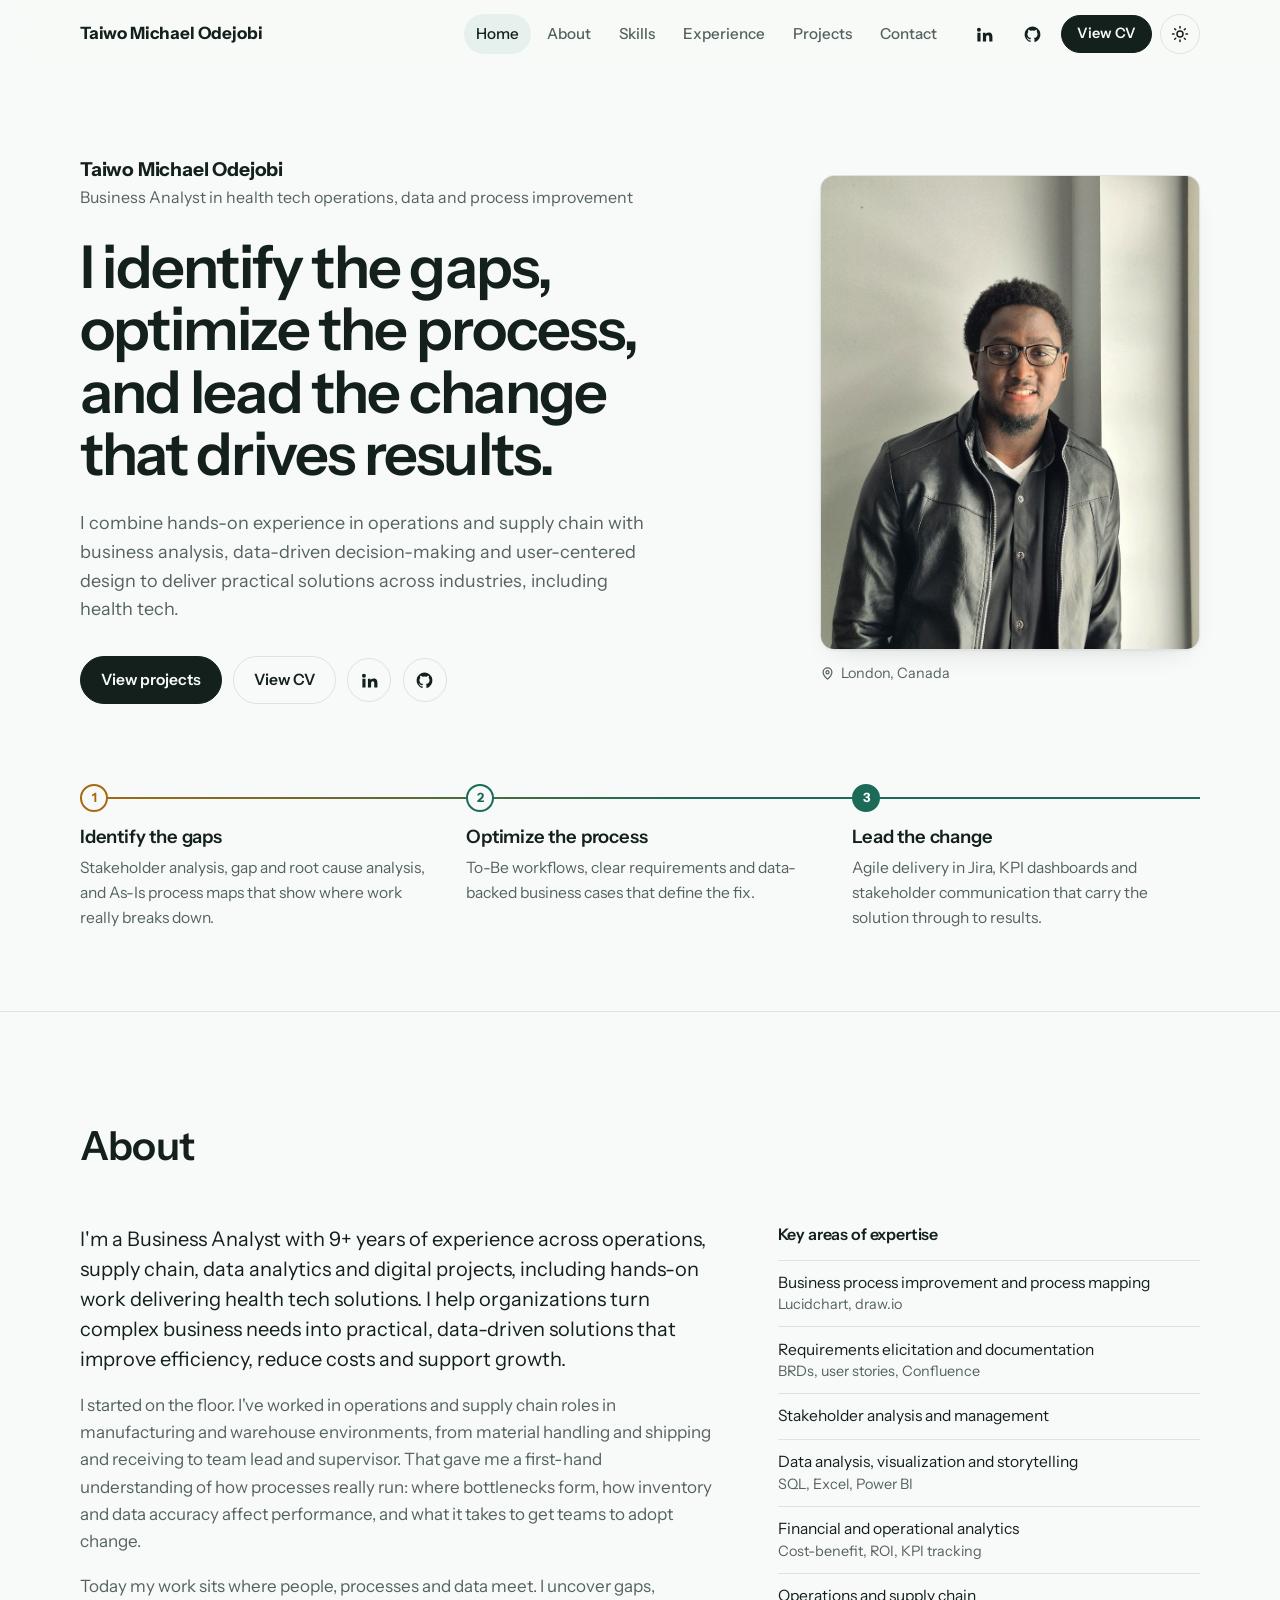
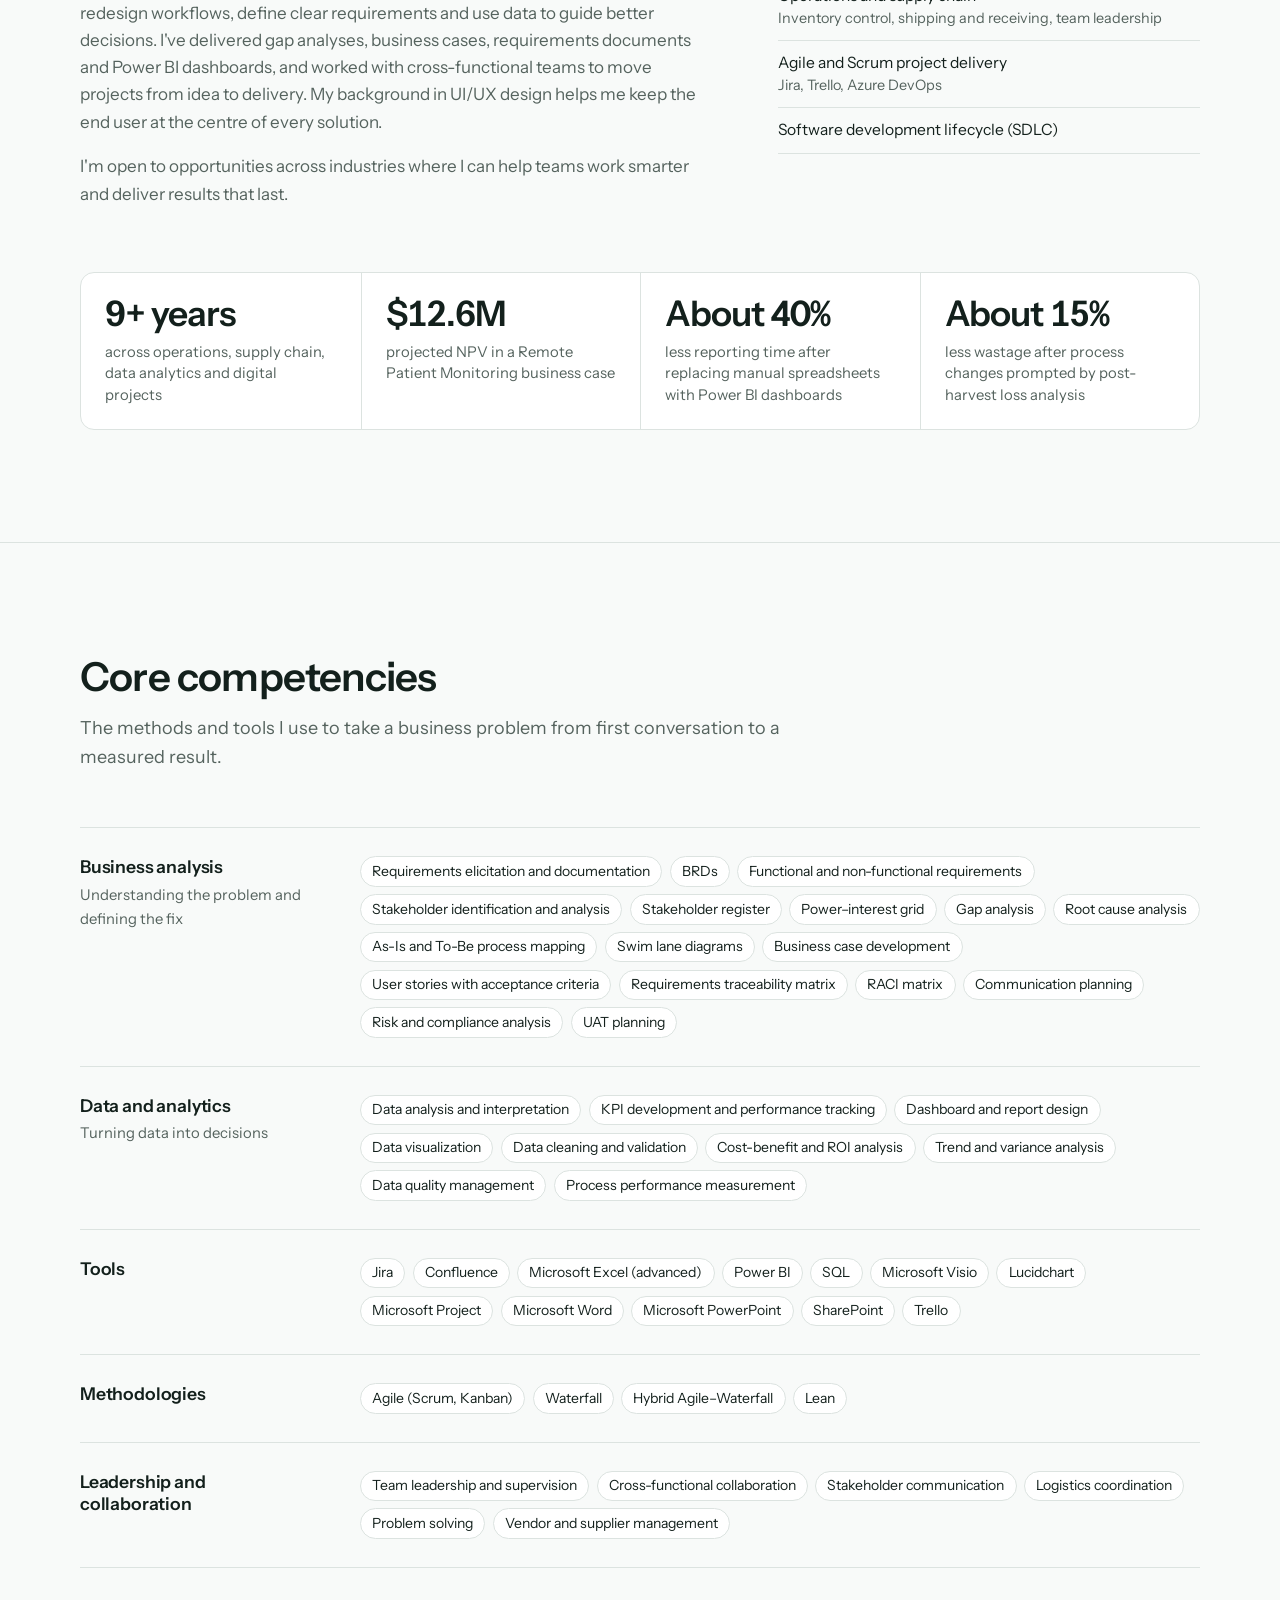
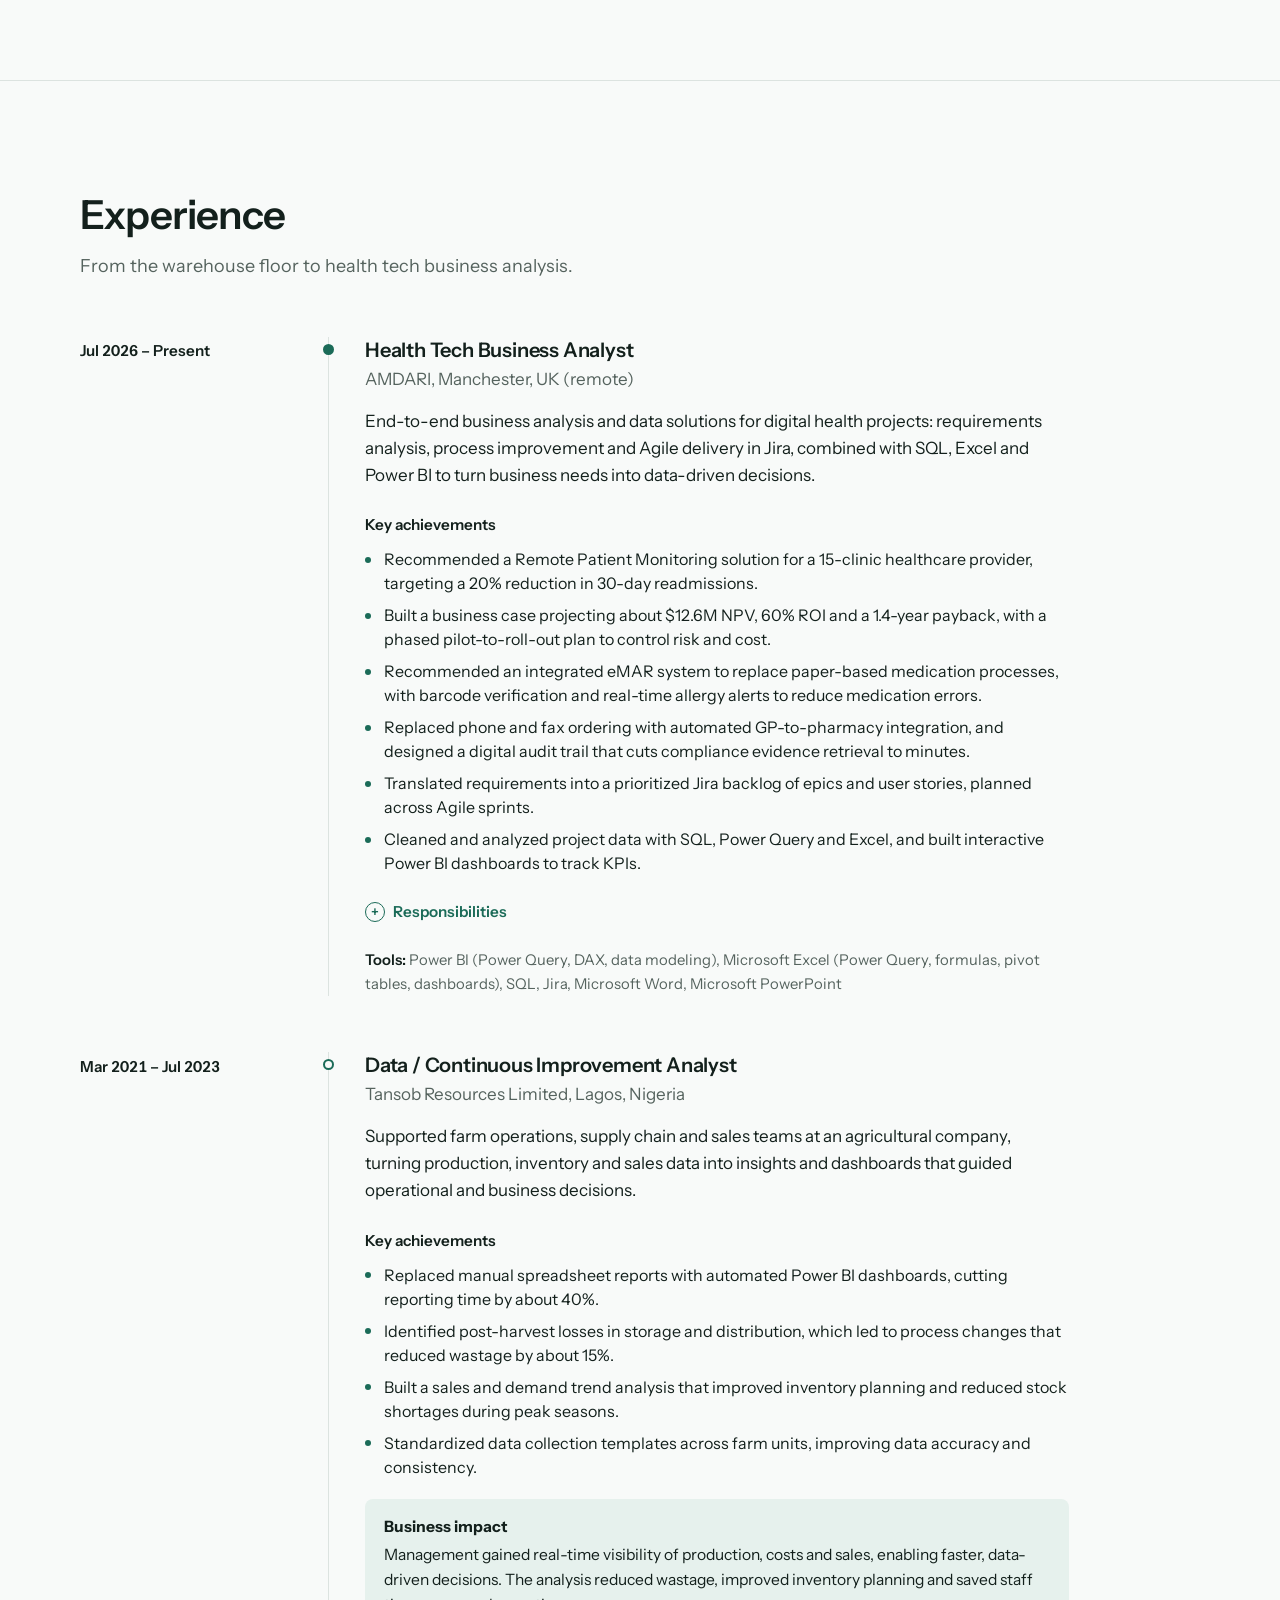
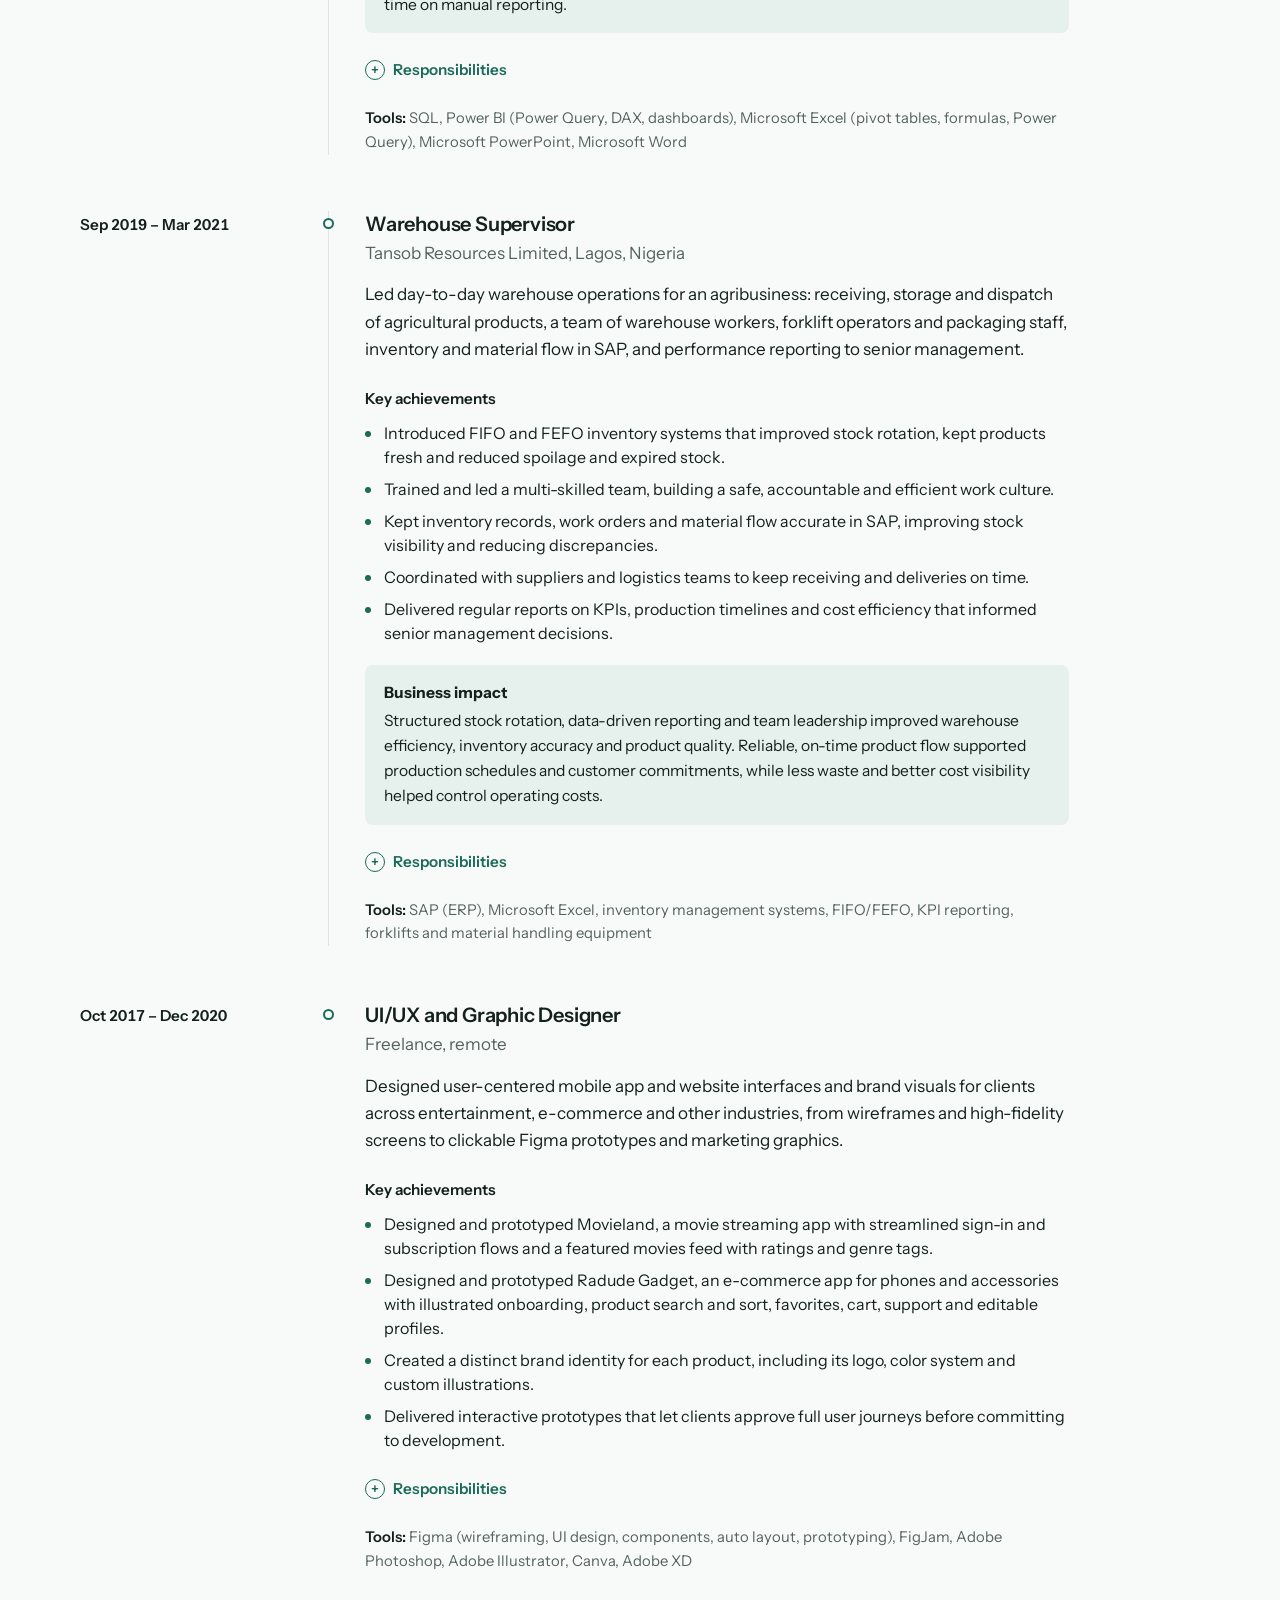
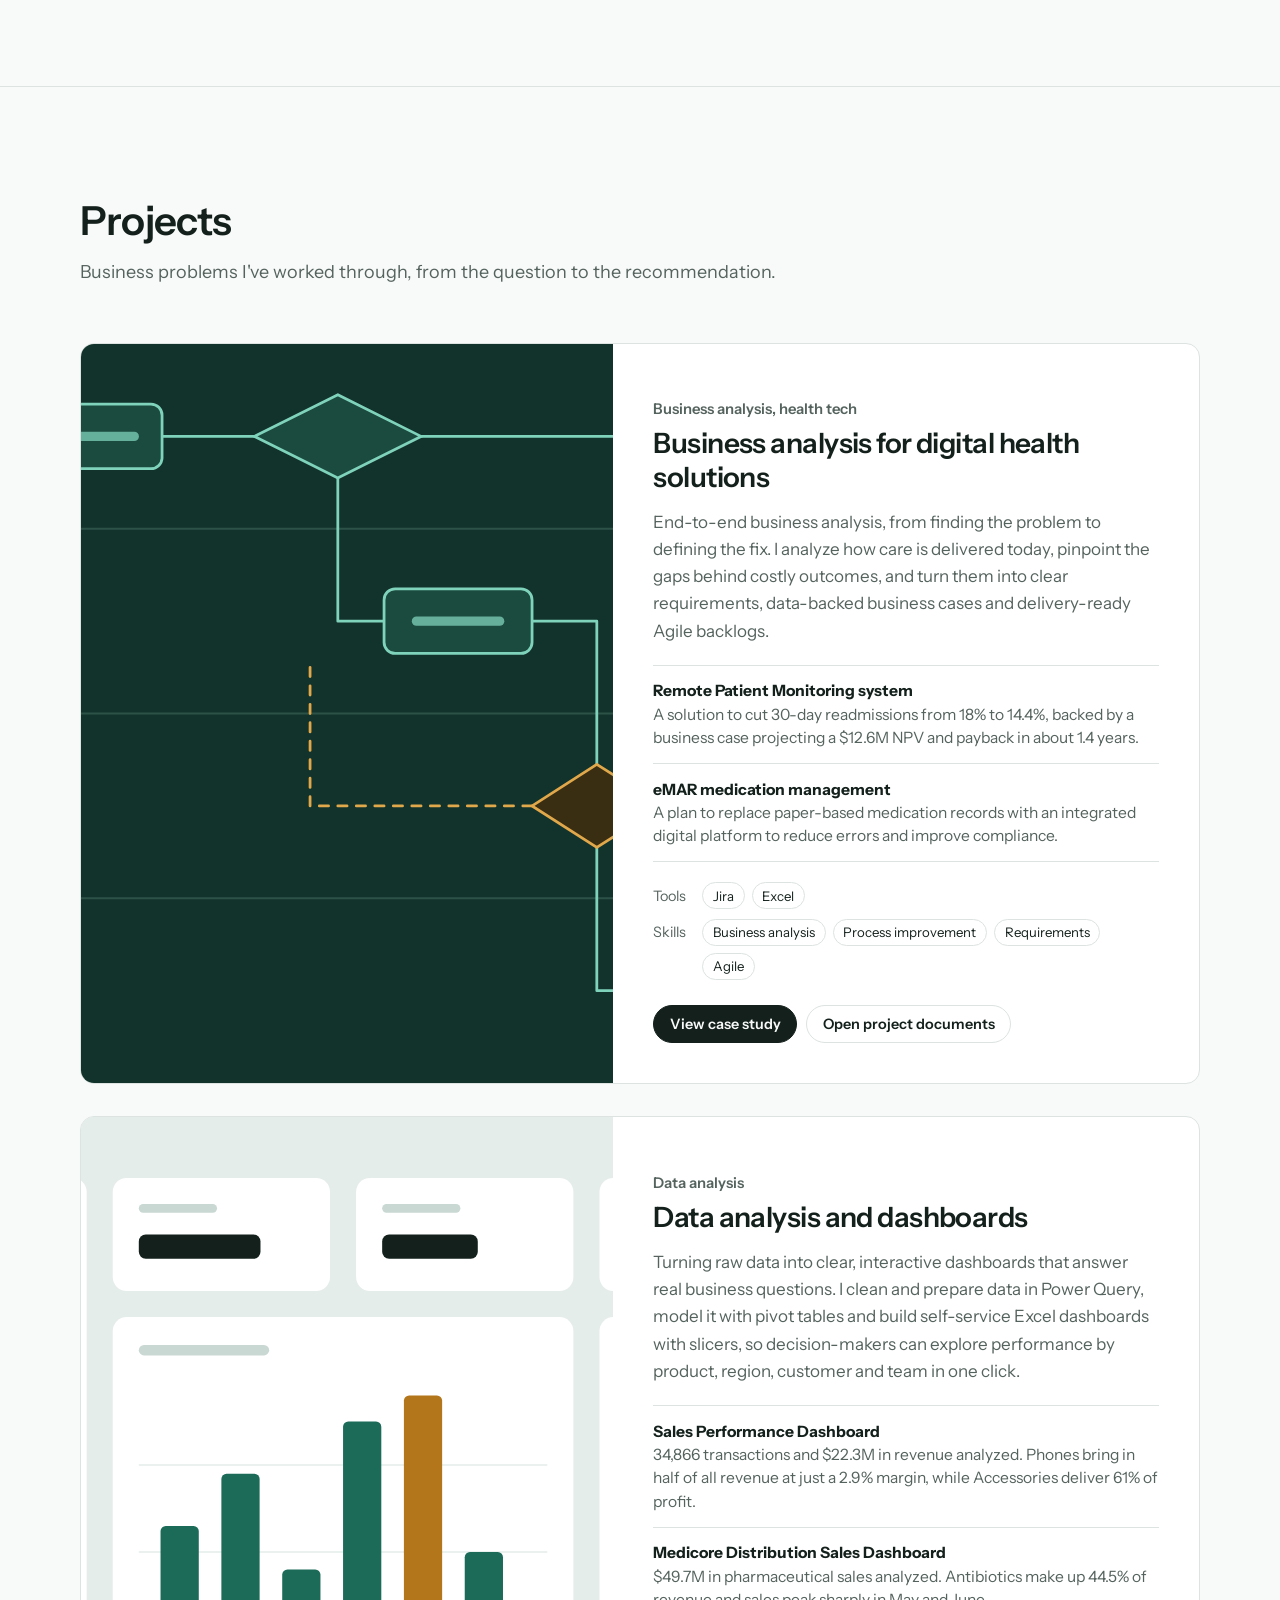
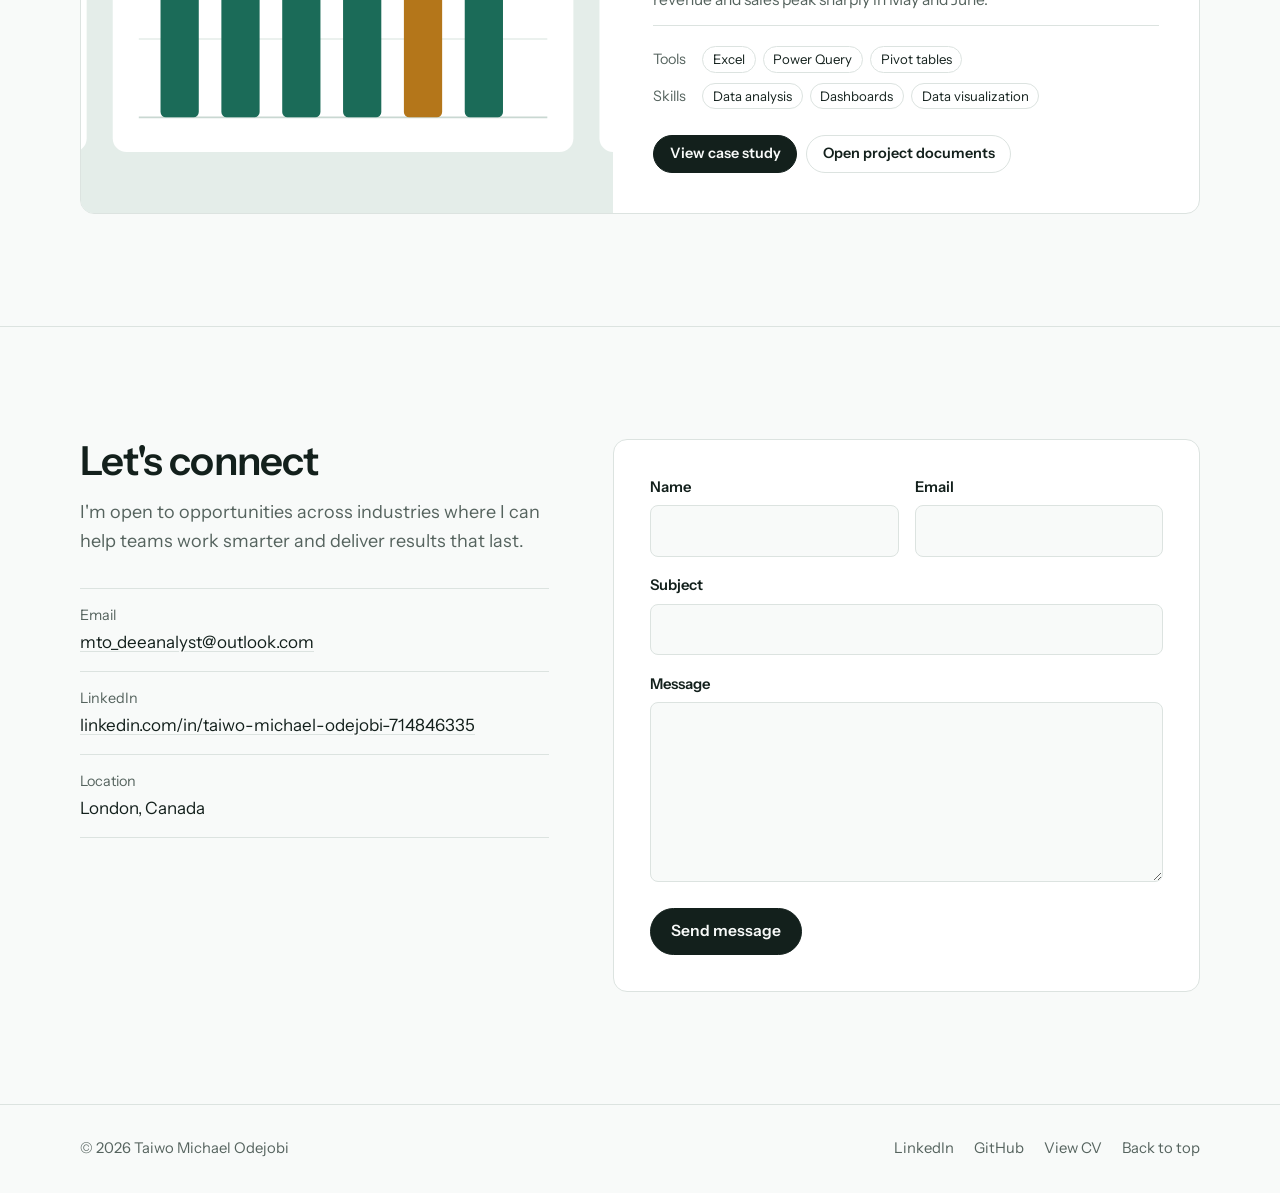
==== index.html @ f795c5df "Add files via upload" ====
<!DOCTYPE html>
<html lang="en">
<head>
  <meta charset="utf-8">
  <meta name="viewport" content="width=device-width, initial-scale=1">

  <!-- ====================================================================
       SEO: edit these lines to change how the site appears in Google
       and when the link is shared on LinkedIn, WhatsApp or X.
       ==================================================================== -->
  <title>Taiwo Michael Odejobi | Business Analyst</title>
  <meta name="description" content="Business Analyst with 9+ years across operations, supply chain, data analytics and digital projects, including health tech. Process improvement, requirements, SQL, Excel, Power BI, Jira.">
  <meta name="author" content="Taiwo Michael Odejobi">
  <meta name="theme-color" content="#f8faf9">

  <meta property="og:type" content="website">
  <meta property="og:title" content="Taiwo Michael Odejobi | Business Analyst">
  <meta property="og:description" content="I identify the gaps, optimize the process, and lead the change that drives results.">
  <meta property="og:image" content="assets/images/profile.jpg">
  <!-- After publishing, add your live address here and remove the comment marks:
  <meta property="og:url" content="[YOUR WEBSITE ADDRESS]">
  <link rel="canonical" href="[YOUR WEBSITE ADDRESS]">
  -->
  <meta name="twitter:card" content="summary">
  <meta name="twitter:title" content="Taiwo Michael Odejobi | Business Analyst">
  <meta name="twitter:description" content="I identify the gaps, optimize the process, and lead the change that drives results.">
  <meta name="twitter:image" content="assets/images/profile.jpg">

  <link rel="icon" href="favicon.ico" sizes="any">
  <link rel="icon" href="assets/images/favicon.svg" type="image/svg+xml">
  <link rel="apple-touch-icon" href="assets/images/apple-touch-icon.png">

  <!-- Sets the saved theme before the page paints, so there is no flash. -->
  <script>
    (function () {
      var theme;
      try { theme = localStorage.getItem("theme"); } catch (e) {}
      if (!theme) { theme = window.matchMedia("(prefers-color-scheme: dark)").matches ? "dark" : "light"; }
      document.documentElement.setAttribute("data-theme", theme);
      document.documentElement.classList.add("js");
    })();
  </script>

  <!-- Font (see README: "How to change fonts") -->
  <link rel="preconnect" href="https://fonts.googleapis.com">
  <link rel="preconnect" href="https://fonts.gstatic.com" crossorigin>
  <link href="https://fonts.googleapis.com/css2?family=Instrument+Sans:wght@400;500;600;700&display=swap" rel="stylesheet">

  <link rel="stylesheet" href="assets/css/style.css">
</head>

<body>
  <a class="skip-link" href="#main">Skip to content</a>

  <!-- ====================================================================
       HEADER AND NAVIGATION
       ==================================================================== -->
  <header class="site-header">
    <div class="wrap nav">
      <a class="brand" href="#home" data-text="name">Taiwo Michael Odejobi</a>

      <nav id="nav-menu" class="nav-menu" aria-label="Main">
        <ul class="nav-links">
          <li><a href="#home">Home</a></li>
          <li><a href="#about">About</a></li>
          <li><a href="#skills">Skills</a></li>
          <li><a href="#experience">Experience</a></li>
          <li><a href="#projects">Projects</a></li>
          <li><a href="#contact">Contact</a></li>
        </ul>
        <div class="nav-social-mobile">
          <a class="btn btn-small" data-link="resume" data-text="resumeText" href="assets/documents/resume.pdf" target="_blank" rel="noopener">View CV</a>
          <a class="btn btn-quiet btn-small" data-link="linkedin" href="https://www.linkedin.com/in/taiwo-michael-odejobi-714846335" target="_blank" rel="noopener">LinkedIn</a>
          <a class="btn btn-quiet btn-small" data-link="github" href="https://github.com/deeanalyst" target="_blank" rel="noopener">GitHub</a>
        </div>
      </nav>

      <div class="nav-tools">
        <a class="icon-link" data-link="linkedin" href="https://www.linkedin.com/in/taiwo-michael-odejobi-714846335" target="_blank" rel="noopener" aria-label="LinkedIn profile">
          <svg viewBox="0 0 24 24" fill="currentColor" aria-hidden="true"><path d="M4.98 3.5a2.5 2.5 0 1 1 0 5 2.5 2.5 0 0 1 0-5ZM3 9.75h4v11H3v-11Zm6.5 0h3.8v1.6h.05c.53-.95 1.83-1.95 3.75-1.95 4 0 4.9 2.5 4.9 5.9v5.45h-4v-4.8c0-1.3-.03-2.95-1.85-2.95s-2.15 1.4-2.15 2.85v4.9h-4v-11Z"/></svg>
        </a>
        <a class="icon-link" data-link="github" href="https://github.com/deeanalyst" target="_blank" rel="noopener" aria-label="GitHub profile">
          <svg viewBox="0 0 24 24" fill="currentColor" aria-hidden="true"><path d="M12 2a10 10 0 0 0-3.16 19.49c.5.09.68-.22.68-.48v-1.7c-2.78.6-3.37-1.34-3.37-1.34-.46-1.16-1.11-1.47-1.11-1.47-.9-.62.07-.6.07-.6 1 .07 1.53 1.03 1.53 1.03.9 1.52 2.34 1.08 2.91.83.09-.65.35-1.09.63-1.34-2.22-.25-4.56-1.11-4.56-4.94 0-1.09.39-1.98 1.03-2.68-.1-.25-.45-1.27.1-2.65 0 0 .84-.27 2.75 1.02a9.6 9.6 0 0 1 5 0c1.91-1.29 2.75-1.02 2.75-1.02.55 1.38.2 2.4.1 2.65.64.7 1.03 1.59 1.03 2.68 0 3.84-2.34 4.68-4.57 4.93.36.31.68.92.68 1.85V21c0 .27.18.58.69.48A10 10 0 0 0 12 2Z"/></svg>
        </a>
        <a class="btn btn-small" data-link="resume" data-text="resumeText" href="assets/documents/resume.pdf" target="_blank" rel="noopener">View CV</a>
        <button class="icon-button theme-toggle" type="button" aria-label="Switch to dark theme">
          <svg class="icon-sun" viewBox="0 0 24 24" fill="none" stroke="currentColor" stroke-width="2" stroke-linecap="round" aria-hidden="true"><circle cx="12" cy="12" r="4"/><path d="M12 2v2M12 20v2M4.9 4.9l1.4 1.4M17.7 17.7l1.4 1.4M2 12h2M20 12h2M4.9 19.1l1.4-1.4M17.7 6.3l1.4-1.4"/></svg>
          <svg class="icon-moon" viewBox="0 0 24 24" fill="none" stroke="currentColor" stroke-width="2" stroke-linecap="round" stroke-linejoin="round" aria-hidden="true"><path d="M20 14.5A8 8 0 0 1 9.5 4a8 8 0 1 0 10.5 10.5Z"/></svg>
        </button>
        <button class="icon-button menu-toggle" type="button" aria-label="Open menu" aria-expanded="false" aria-controls="nav-menu">
          <svg class="icon-open" viewBox="0 0 24 24" fill="none" stroke="currentColor" stroke-width="2" stroke-linecap="round" aria-hidden="true"><path d="M4 7h16M4 12h16M4 17h16"/></svg>
          <svg class="icon-close" viewBox="0 0 24 24" fill="none" stroke="currentColor" stroke-width="2" stroke-linecap="round" aria-hidden="true"><path d="M6 6l12 12M18 6 6 18"/></svg>
        </button>
      </div>
    </div>
  </header>

  <main id="main">

    <!-- ==================================================================
         HERO
         ================================================================== -->
    <section id="home" class="hero">
      <div class="wrap">
        <div class="hero-grid">
          <div>
            <h1 class="hero-name">Taiwo Michael Odejobi</h1>
            <p class="hero-title">Business Analyst in health tech operations, data and process improvement</p>

            <p class="hero-statement">I identify the gaps, optimize the process, and lead the change that drives results.</p>

            <p class="hero-bio">I combine hands-on experience in operations and supply chain with business analysis, data-driven decision-making and user-centered design to deliver practical solutions across industries, including health tech.</p>

            <div class="hero-actions">
              <a class="btn" href="#projects">View projects</a>
              <a class="btn btn-quiet" data-link="resume" data-text="resumeText" href="assets/documents/resume.pdf" target="_blank" rel="noopener">View CV</a>
              <a class="icon-link" data-link="linkedin" href="https://www.linkedin.com/in/taiwo-michael-odejobi-714846335" target="_blank" rel="noopener" aria-label="LinkedIn profile">
                <svg viewBox="0 0 24 24" fill="currentColor" aria-hidden="true"><path d="M4.98 3.5a2.5 2.5 0 1 1 0 5 2.5 2.5 0 0 1 0-5ZM3 9.75h4v11H3v-11Zm6.5 0h3.8v1.6h.05c.53-.95 1.83-1.95 3.75-1.95 4 0 4.9 2.5 4.9 5.9v5.45h-4v-4.8c0-1.3-.03-2.95-1.85-2.95s-2.15 1.4-2.15 2.85v4.9h-4v-11Z"/></svg>
              </a>
              <a class="icon-link" data-link="github" href="https://github.com/deeanalyst" target="_blank" rel="noopener" aria-label="GitHub profile">
                <svg viewBox="0 0 24 24" fill="currentColor" aria-hidden="true"><path d="M12 2a10 10 0 0 0-3.16 19.49c.5.09.68-.22.68-.48v-1.7c-2.78.6-3.37-1.34-3.37-1.34-.46-1.16-1.11-1.47-1.11-1.47-.9-.62.07-.6.07-.6 1 .07 1.53 1.03 1.53 1.03.9 1.52 2.34 1.08 2.91.83.09-.65.35-1.09.63-1.34-2.22-.25-4.56-1.11-4.56-4.94 0-1.09.39-1.98 1.03-2.68-.1-.25-.45-1.27.1-2.65 0 0 .84-.27 2.75 1.02a9.6 9.6 0 0 1 5 0c1.91-1.29 2.75-1.02 2.75-1.02.55 1.38.2 2.4.1 2.65.64.7 1.03 1.59 1.03 2.68 0 3.84-2.34 4.68-4.57 4.93.36.31.68.92.68 1.85V21c0 .27.18.58.69.48A10 10 0 0 0 12 2Z"/></svg>
              </a>
            </div>
          </div>

          <!-- Profile photo: replace assets/images/profile.jpg to change it -->
          <figure class="hero-photo">
            <img src="assets/images/profile.jpg" alt="Portrait of Taiwo Michael Odejobi" width="840" height="1120" fetchpriority="high">
            <figcaption>
              <svg viewBox="0 0 24 24" fill="none" stroke="currentColor" stroke-width="2" stroke-linecap="round" stroke-linejoin="round" aria-hidden="true"><path d="M12 21s7-6.1 7-11a7 7 0 1 0-14 0c0 4.9 7 11 7 11Z"/><circle cx="12" cy="10" r="2.5"/></svg>
              <span data-text="location">London, Canada</span>
            </figcaption>
          </figure>
        </div>

        <!-- How I work, as a three-step flow -->
        <ol class="flow" aria-label="How I work">
          <li>
            <h2>Identify the gaps</h2>
            <p>Stakeholder analysis, gap and root cause analysis, and As-Is process maps that show where work really breaks down.</p>
          </li>
          <li>
            <h2>Optimize the process</h2>
            <p>To-Be workflows, clear requirements and data-backed business cases that define the fix.</p>
          </li>
          <li>
            <h2>Lead the change</h2>
            <p>Agile delivery in Jira, KPI dashboards and stakeholder communication that carry the solution through to results.</p>
          </li>
        </ol>
      </div>
    </section>

    <!-- ==================================================================
         ABOUT
         ================================================================== -->
    <section id="about" class="section">
      <div class="wrap reveal">
        <div class="section-head">
          <h2>About</h2>
        </div>

        <div class="about-grid">
          <div class="about-text">
            <p>I'm a Business Analyst with 9+ years of experience across operations, supply chain, data analytics and digital projects, including hands-on work delivering health tech solutions. I help organizations turn complex business needs into practical, data-driven solutions that improve efficiency, reduce costs and support growth.</p>
            <p>I started on the floor. I've worked in operations and supply chain roles in manufacturing and warehouse environments, from material handling and shipping and receiving to team lead and supervisor. That gave me a first-hand understanding of how processes really run: where bottlenecks form, how inventory and data accuracy affect performance, and what it takes to get teams to adopt change.</p>
            <p>Today my work sits where people, processes and data meet. I uncover gaps, redesign workflows, define clear requirements and use data to guide better decisions. I've delivered gap analyses, business cases, requirements documents and Power BI dashboards, and worked with cross-functional teams to move projects from idea to delivery. My background in UI/UX design helps me keep the end user at the centre of every solution.</p>
            <p>I'm open to opportunities across industries where I can help teams work smarter and deliver results that last.</p>
          </div>

          <div class="expertise">
            <h3>Key areas of expertise</h3>
            <ul>
              <li>Business process improvement and process mapping <span>Lucidchart, draw.io</span></li>
              <li>Requirements elicitation and documentation <span>BRDs, user stories, Confluence</span></li>
              <li>Stakeholder analysis and management</li>
              <li>Data analysis, visualization and storytelling <span>SQL, Excel, Power BI</span></li>
              <li>Financial and operational analytics <span>Cost-benefit, ROI, KPI tracking</span></li>
              <li>Operations and supply chain <span>Inventory control, shipping and receiving, team leadership</span></li>
              <li>Agile and Scrum project delivery <span>Jira, Trello, Azure DevOps</span></li>
              <li>Software development lifecycle (SDLC)</li>
            </ul>
          </div>
        </div>

        <!-- Headline figures. Each one comes from the experience and projects below. -->
        <dl class="facts">
          <div>
            <dt>9+ years</dt>
            <dd>across operations, supply chain, data analytics and digital projects</dd>
          </div>
          <div>
            <dt>$12.6M</dt>
            <dd>projected NPV in a Remote Patient Monitoring business case</dd>
          </div>
          <div>
            <dt>About 40%</dt>
            <dd>less reporting time after replacing manual spreadsheets with Power BI dashboards</dd>
          </div>
          <div>
            <dt>About 15%</dt>
            <dd>less wastage after process changes prompted by post-harvest loss analysis</dd>
          </div>
        </dl>
      </div>
    </section>

    <!-- ==================================================================
         CORE COMPETENCIES
         To add a skill: copy one <li>…</li> line and change the text.
         ================================================================== -->
    <section id="skills" class="section">
      <div class="wrap reveal">
        <div class="section-head">
          <h2>Core competencies</h2>
          <p>The methods and tools I use to take a business problem from first conversation to a measured result.</p>
        </div>

        <div class="skills">
          <div class="skill-row">
            <div>
              <h3>Business analysis</h3>
              <p class="skill-note">Understanding the problem and defining the fix</p>
            </div>
            <ul class="tags">
              <li>Requirements elicitation and documentation</li>
              <li>BRDs</li>
              <li>Functional and non-functional requirements</li>
              <li>Stakeholder identification and analysis</li>
              <li>Stakeholder register</li>
              <li>Power–interest grid</li>
              <li>Gap analysis</li>
              <li>Root cause analysis</li>
              <li>As-Is and To-Be process mapping</li>
              <li>Swim lane diagrams</li>
              <li>Business case development</li>
              <li>User stories with acceptance criteria</li>
              <li>Requirements traceability matrix</li>
              <li>RACI matrix</li>
              <li>Communication planning</li>
              <li>Risk and compliance analysis</li>
              <li>UAT planning</li>
            </ul>
          </div>

          <div class="skill-row">
            <div>
              <h3>Data and analytics</h3>
              <p class="skill-note">Turning data into decisions</p>
            </div>
            <ul class="tags">
              <li>Data analysis and interpretation</li>
              <li>KPI development and performance tracking</li>
              <li>Dashboard and report design</li>
              <li>Data visualization</li>
              <li>Data cleaning and validation</li>
              <li>Cost-benefit and ROI analysis</li>
              <li>Trend and variance analysis</li>
              <li>Data quality management</li>
              <li>Process performance measurement</li>
            </ul>
          </div>

          <div class="skill-row">
            <div>
              <h3>Tools</h3>
            </div>
            <ul class="tags">
              <li>Jira</li>
              <li>Confluence</li>
              <li>Microsoft Excel (advanced)</li>
              <li>Power BI</li>
              <li>SQL</li>
              <li>Microsoft Visio</li>
              <li>Lucidchart</li>
              <li>Microsoft Project</li>
              <li>Microsoft Word</li>
              <li>Microsoft PowerPoint</li>
              <li>SharePoint</li>
              <li>Trello</li>
            </ul>
          </div>

          <div class="skill-row">
            <div>
              <h3>Methodologies</h3>
            </div>
            <ul class="tags">
              <li>Agile (Scrum, Kanban)</li>
              <li>Waterfall</li>
              <li>Hybrid Agile–Waterfall</li>
              <li>Lean</li>
            </ul>
          </div>

          <div class="skill-row">
            <div>
              <h3>Leadership and collaboration</h3>
            </div>
            <ul class="tags">
              <li>Team leadership and supervision</li>
              <li>Cross-functional collaboration</li>
              <li>Stakeholder communication</li>
              <li>Logistics coordination</li>
              <li>Problem solving</li>
              <li>Vendor and supplier management</li>
            </ul>
          </div>
        </div>
      </div>
    </section>

    <!-- ==================================================================
         EXPERIENCE
         To add a role: copy one whole <li class="tl-item">…</li> block,
         paste it where it belongs (newest first) and change the text.
         ================================================================== -->
    <section id="experience" class="section">
      <div class="wrap">
        <div class="section-head reveal">
          <h2>Experience</h2>
          <p>From the warehouse floor to health tech business analysis.</p>
        </div>

        <ol class="timeline">

          <!-- ROLE 1 -->
          <li class="tl-item is-current reveal">
            <p class="tl-when"><strong>Jul 2026 – Present</strong></p>
            <div class="tl-body">
              <h3>Health Tech Business Analyst</h3>
              <p class="tl-org">AMDARI, Manchester, UK (remote)</p>
              <p class="tl-summary">End-to-end business analysis and data solutions for digital health projects: requirements analysis, process improvement and Agile delivery in Jira, combined with SQL, Excel and Power BI to turn business needs into data-driven decisions.</p>

              <h4>Key achievements</h4>
              <ul class="tl-list">
                <li>Recommended a Remote Patient Monitoring solution for a 15-clinic healthcare provider, targeting a 20% reduction in 30-day readmissions.</li>
                <li>Built a business case projecting about $12.6M NPV, 60% ROI and a 1.4-year payback, with a phased pilot-to-roll-out plan to control risk and cost.</li>
                <li>Recommended an integrated eMAR system to replace paper-based medication processes, with barcode verification and real-time allergy alerts to reduce medication errors.</li>
                <li>Replaced phone and fax ordering with automated GP-to-pharmacy integration, and designed a digital audit trail that cuts compliance evidence retrieval to minutes.</li>
                <li>Translated requirements into a prioritized Jira backlog of epics and user stories, planned across Agile sprints.</li>
                <li>Cleaned and analyzed project data with SQL, Power Query and Excel, and built interactive Power BI dashboards to track KPIs.</li>
              </ul>

              <details>
                <summary>Responsibilities</summary>
                <ul class="tl-list">
                  <li>Elicited and documented business requirements, user stories and acceptance criteria in Business Requirements Documents.</li>
                  <li>Conducted gap and root cause analysis, and mapped As-Is and To-Be processes to redesign manual workflows.</li>
                  <li>Analyzed stakeholders and developed RACI matrices and communication plans to drive engagement and accountability.</li>
                  <li>Built and prioritized product backlogs, epics and sprints in Jira to support Agile delivery.</li>
                  <li>Wrote SQL queries to extract, filter, join and aggregate data from multiple tables for analysis and reporting.</li>
                  <li>Used SQL to validate data accuracy and investigate data issues in support of requirements and process analysis.</li>
                  <li>Cleaned, transformed and prepared data using Power Query in Excel and Power BI.</li>
                  <li>Analyzed data in Excel using formulas, pivot tables and conditional formatting to identify trends and insights.</li>
                  <li>Built data models and DAX measures in Power BI, connecting SQL-prepared data to calculate and track KPIs.</li>
                  <li>Designed interactive Power BI and Excel dashboards with filters, slicers and drilldowns for stakeholders.</li>
                  <li>Tracked KPIs to measure performance and project success.</li>
                  <li>Presented findings and recommendations to stakeholders using Power BI dashboards and PowerPoint.</li>
                </ul>
              </details>

              <p class="tl-tools"><strong>Tools:</strong> Power BI (Power Query, DAX, data modeling), Microsoft Excel (Power Query, formulas, pivot tables, dashboards), SQL, Jira, Microsoft Word, Microsoft PowerPoint</p>
            </div>
          </li>

          <!-- ROLE 2 -->
          <li class="tl-item reveal">
            <p class="tl-when"><strong>Mar 2021 – Jul 2023</strong></p>
            <div class="tl-body">
              <h3>Data / Continuous Improvement Analyst</h3>
              <p class="tl-org">Tansob Resources Limited, Lagos, Nigeria</p>
              <p class="tl-summary">Supported farm operations, supply chain and sales teams at an agricultural company, turning production, inventory and sales data into insights and dashboards that guided operational and business decisions.</p>

              <h4>Key achievements</h4>
              <ul class="tl-list">
                <li>Replaced manual spreadsheet reports with automated Power BI dashboards, cutting reporting time by about 40%.</li>
                <li>Identified post-harvest losses in storage and distribution, which led to process changes that reduced wastage by about 15%.</li>
                <li>Built a sales and demand trend analysis that improved inventory planning and reduced stock shortages during peak seasons.</li>
                <li>Standardized data collection templates across farm units, improving data accuracy and consistency.</li>
              </ul>

              <p class="tl-impact"><strong>Business impact</strong> Management gained real-time visibility of production, costs and sales, enabling faster, data-driven decisions. The analysis reduced wastage, improved inventory planning and saved staff time on manual reporting.</p>

              <details>
                <summary>Responsibilities</summary>
                <ul class="tl-list">
                  <li>Extracted and queried production, inventory and sales data with SQL for analysis and reporting.</li>
                  <li>Cleaned and transformed raw data from farm records and spreadsheets using Power Query and Excel.</li>
                  <li>Built interactive Power BI dashboards to track KPIs such as crop yield, input costs, inventory levels and sales performance.</li>
                  <li>Analyzed trends in yield, wastage and seasonal demand to support planning and forecasting.</li>
                  <li>Produced weekly and monthly reports and presented findings to management.</li>
                </ul>
              </details>

              <p class="tl-tools"><strong>Tools:</strong> SQL, Power BI (Power Query, DAX, dashboards), Microsoft Excel (pivot tables, formulas, Power Query), Microsoft PowerPoint, Microsoft Word</p>
            </div>
          </li>

          <!-- ROLE 3 -->
          <li class="tl-item reveal">
            <p class="tl-when"><strong>Sep 2019 – Mar 2021</strong></p>
            <div class="tl-body">
              <h3>Warehouse Supervisor</h3>
              <p class="tl-org">Tansob Resources Limited, Lagos, Nigeria</p>
              <p class="tl-summary">Led day-to-day warehouse operations for an agribusiness: receiving, storage and dispatch of agricultural products, a team of warehouse workers, forklift operators and packaging staff, inventory and material flow in SAP, and performance reporting to senior management.</p>

              <h4>Key achievements</h4>
              <ul class="tl-list">
                <li>Introduced FIFO and FEFO inventory systems that improved stock rotation, kept products fresh and reduced spoilage and expired stock.</li>
                <li>Trained and led a multi-skilled team, building a safe, accountable and efficient work culture.</li>
                <li>Kept inventory records, work orders and material flow accurate in SAP, improving stock visibility and reducing discrepancies.</li>
                <li>Coordinated with suppliers and logistics teams to keep receiving and deliveries on time.</li>
                <li>Delivered regular reports on KPIs, production timelines and cost efficiency that informed senior management decisions.</li>
              </ul>

              <p class="tl-impact"><strong>Business impact</strong> Structured stock rotation, data-driven reporting and team leadership improved warehouse efficiency, inventory accuracy and product quality. Reliable, on-time product flow supported production schedules and customer commitments, while less waste and better cost visibility helped control operating costs.</p>

              <details>
                <summary>Responsibilities</summary>
                <ul class="tl-list">
                  <li>Supervised safe, efficient receiving of raw materials, storage and dispatch of agricultural products.</li>
                  <li>Implemented FIFO (first in, first out) and FEFO (first expired, first out) inventory systems.</li>
                  <li>Coordinated with farmers, suppliers and logistics teams to ensure smooth distribution.</li>
                  <li>Monitored warehouse temperature and humidity to preserve perishable produce.</li>
                  <li>Conducted quality control checks to prevent contamination and meet agricultural safety standards.</li>
                  <li>Maintained inventory tracking and ensured timely procurement of raw materials to support production.</li>
                  <li>Assisted in stock organization, loading and unloading of agro-products.</li>
                  <li>Supervised packaging and labeling of farm produce for export and local distribution.</li>
                </ul>
              </details>

              <p class="tl-tools"><strong>Tools:</strong> SAP (ERP), Microsoft Excel, inventory management systems, FIFO/FEFO, KPI reporting, forklifts and material handling equipment</p>
            </div>
          </li>

          <!-- ROLE 4 -->
          <li class="tl-item reveal">
            <p class="tl-when"><strong>Oct 2017 – Dec 2020</strong></p>
            <div class="tl-body">
              <h3>UI/UX and Graphic Designer</h3>
              <p class="tl-org">Freelance, remote</p>
              <p class="tl-summary">Designed user-centered mobile app and website interfaces and brand visuals for clients across entertainment, e-commerce and other industries, from wireframes and high-fidelity screens to clickable Figma prototypes and marketing graphics.</p>

              <h4>Key achievements</h4>
              <ul class="tl-list">
                <li>Designed and prototyped Movieland, a movie streaming app with streamlined sign-in and subscription flows and a featured movies feed with ratings and genre tags.</li>
                <li>Designed and prototyped Radude Gadget, an e-commerce app for phones and accessories with illustrated onboarding, product search and sort, favorites, cart, support and editable profiles.</li>
                <li>Created a distinct brand identity for each product, including its logo, color system and custom illustrations.</li>
                <li>Delivered interactive prototypes that let clients approve full user journeys before committing to development.</li>
              </ul>

              <details>
                <summary>Responsibilities</summary>
                <ul class="tl-list">
                  <li>Translated client goals and user needs into user flows, wireframes and high-fidelity mobile and web interfaces in Figma.</li>
                  <li>Designed end-to-end app journeys, including onboarding, authentication, search, product listings, cart, notifications and profile management.</li>
                  <li>Built clickable Figma prototypes to validate designs with clients before development.</li>
                  <li>Created reusable components, color palettes and typography styles to keep designs consistent and developer handoff efficient.</li>
                  <li>Designed logos, social media graphics, flyers and banners aligned with each client's brand identity.</li>
                </ul>
              </details>

              <p class="tl-tools"><strong>Tools:</strong> Figma (wireframing, UI design, components, auto layout, prototyping), FigJam, Adobe Photoshop, Adobe Illustrator, Canva, Adobe XD</p>
            </div>
          </li>

        </ol>
      </div>
    </section>

    <!-- ==================================================================
         PROJECTS
         To add a project: copy one whole <article class="project">…</article>
         block and change the text, image and links. See README.
         ================================================================== -->
    <section id="projects" class="section">
      <div class="wrap">
        <div class="section-head reveal">
          <h2>Projects</h2>
          <p>Business problems I've worked through, from the question to the recommendation.</p>
        </div>

        <!-- PROJECT 1 -->
        <article class="project reveal">
          <a class="project-media" href="projects/health-tech-business-analysis.html" tabindex="-1" aria-hidden="true">
            <!-- Replace with your own thumbnail: assets/images/project-01.svg (or .jpg) -->
            <img src="assets/images/project-01.svg" alt="" width="1200" height="800" loading="lazy">
          </a>
          <div class="project-body">
            <p class="project-category">Business analysis, health tech</p>
            <h3>Business analysis for digital health solutions</h3>
            <p>End-to-end business analysis, from finding the problem to defining the fix. I analyze how care is delivered today, pinpoint the gaps behind costly outcomes, and turn them into clear requirements, data-backed business cases and delivery-ready Agile backlogs.</p>

            <ul class="project-highlights">
              <li><strong>Remote Patient Monitoring system</strong> <span>A solution to cut 30-day readmissions from 18% to 14.4%, backed by a business case projecting a $12.6M NPV and payback in about 1.4 years.</span></li>
              <li><strong>eMAR medication management</strong> <span>A plan to replace paper-based medication records with an integrated digital platform to reduce errors and improve compliance.</span></li>
            </ul>

            <dl class="project-meta">
              <dt>Tools</dt>
              <dd><ul class="tags"><li>Jira</li><li>Excel</li></ul></dd>
              <dt>Skills</dt>
              <dd><ul class="tags"><li>Business analysis</li><li>Process improvement</li><li>Requirements</li><li>Agile</li></ul></dd>
            </dl>

            <div class="project-actions">
              <a class="btn btn-small" href="projects/health-tech-business-analysis.html">View case study<span class="visually-hidden">: Business analysis for digital health solutions</span></a>
              <a class="btn btn-quiet btn-small" href="https://1drv.ms/f/c/7d38ce8d6ccdfd87/IgAYgXCCHkqmS7nz0RYW-V-WAQVK1mcRFwpPv_qAEGAwHeo?e=I9o18K" target="_blank" rel="noopener">Open project documents</a>
            </div>
          </div>
        </article>

        <!-- PROJECT 2 -->
        <article class="project reveal">
          <a class="project-media" href="projects/data-analysis-dashboards.html" tabindex="-1" aria-hidden="true">
            <!-- Replace with your own thumbnail: assets/images/project-02.svg (or .jpg) -->
            <img src="assets/images/project-02.svg" alt="" width="1200" height="800" loading="lazy">
          </a>
          <div class="project-body">
            <p class="project-category">Data analysis</p>
            <h3>Data analysis and dashboards</h3>
            <p>Turning raw data into clear, interactive dashboards that answer real business questions. I clean and prepare data in Power Query, model it with pivot tables and build self-service Excel dashboards with slicers, so decision-makers can explore performance by product, region, customer and team in one click.</p>

            <ul class="project-highlights">
              <li><strong>Sales Performance Dashboard</strong> <span>34,866 transactions and $22.3M in revenue analyzed. Phones bring in half of all revenue at just a 2.9% margin, while Accessories deliver 61% of profit.</span></li>
              <li><strong>Medicore Distribution Sales Dashboard</strong> <span>$49.7M in pharmaceutical sales analyzed. Antibiotics make up 44.5% of revenue and sales peak sharply in May and June.</span></li>
            </ul>

            <dl class="project-meta">
              <dt>Tools</dt>
              <dd><ul class="tags"><li>Excel</li><li>Power Query</li><li>Pivot tables</li></ul></dd>
              <dt>Skills</dt>
              <dd><ul class="tags"><li>Data analysis</li><li>Dashboards</li><li>Data visualization</li></ul></dd>
            </dl>

            <div class="project-actions">
              <a class="btn btn-small" href="projects/data-analysis-dashboards.html">View case study<span class="visually-hidden">: Data analysis and dashboards</span></a>
              <a class="btn btn-quiet btn-small" href="https://1drv.ms/f/c/7d38ce8d6ccdfd87/IgCmwnNzh6NhQrE2no3ChmP_AXeORtMLCLUx6UI_0JygiEI?e=g3p8Bj" target="_blank" rel="noopener">Open project documents</a>
            </div>
          </div>
        </article>
      </div>
    </section>

    <!-- ==================================================================
         CONTACT
         Email, LinkedIn, location and the Formspree endpoint come from
         assets/js/data.js.
         ================================================================== -->
    <section id="contact" class="section">
      <div class="wrap reveal">
        <div class="contact-grid">
          <div>
            <h2>Let's connect</h2>
            <p class="contact-intro">I'm open to opportunities across industries where I can help teams work smarter and deliver results that last.</p>

            <dl class="contact-list">
              <div data-hide-if-empty="email">
                <dt>Email</dt>
                <dd><a data-link="email" data-text="email" href="mailto:mto_deeanalyst@outlook.com">mto_deeanalyst@outlook.com</a></dd>
              </div>
              <div data-hide-if-empty="linkedin">
                <dt>LinkedIn</dt>
                <dd><a data-link="linkedin" data-text="linkedinText" href="https://www.linkedin.com/in/taiwo-michael-odejobi-714846335" target="_blank" rel="noopener">linkedin.com/in/taiwo-michael-odejobi-714846335</a></dd>
              </div>
              <div data-hide-if-empty="location">
                <dt>Location</dt>
                <dd data-text="location">London, Canada</dd>
              </div>
            </dl>
          </div>

          <form id="contact-form" class="contact-form" action="https://formspree.io/f/mvkazqka" method="POST">
            <div class="form-row">
              <div class="field">
                <label for="name">Name</label>
                <input id="name" name="name" type="text" autocomplete="name" required aria-describedby="name-error">
                <p class="field-error" id="name-error" hidden></p>
              </div>
              <div class="field">
                <label for="email">Email</label>
                <input id="email" name="email" type="email" autocomplete="email" required aria-describedby="email-error">
                <p class="field-error" id="email-error" hidden></p>
              </div>
            </div>
            <div class="field">
              <label for="subject">Subject</label>
              <input id="subject" name="subject" type="text" required aria-describedby="subject-error">
              <p class="field-error" id="subject-error" hidden></p>
            </div>
            <div class="field">
              <label for="message">Message</label>
              <textarea id="message" name="message" rows="6" required aria-describedby="message-error"></textarea>
              <p class="field-error" id="message-error" hidden></p>
            </div>
            <!-- Spam trap: hidden from people, left empty. -->
            <p class="hp" aria-hidden="true"><label>Leave this field empty <input type="text" name="_gotcha" tabindex="-1" autocomplete="off"></label></p>

            <div class="form-foot">
              <button class="btn" type="submit">Send message</button>
              <p class="form-status" id="form-status" role="status" aria-live="polite"></p>
            </div>
          </form>
        </div>
      </div>
    </section>
  </main>

  <footer class="site-footer">
    <div class="wrap">
      <p>© <span id="year">2026</span> <span data-text="name">Taiwo Michael Odejobi</span></p>
      <div class="footer-links">
        <a data-link="linkedin" href="https://www.linkedin.com/in/taiwo-michael-odejobi-714846335" target="_blank" rel="noopener">LinkedIn</a>
        <a data-link="github" href="https://github.com/deeanalyst" target="_blank" rel="noopener">GitHub</a>
        <a data-link="resume" data-text="resumeText" href="assets/documents/resume.pdf" target="_blank" rel="noopener">View CV</a>
        <a href="#home">Back to top</a>
      </div>
    </div>
  </footer>

  <script src="assets/js/data.js"></script>
  <script src="assets/js/script.js"></script>
</body>
</html>
---- assets/css/style.css ----
/* ==========================================================================
   Taiwo Michael Odejobi: Business Analyst portfolio
   --------------------------------------------------------------------------
   1. Design tokens (colours, fonts, spacing)  <- change colours and fonts here
   2. Base
   3. Layout helpers, buttons, tags
   4. Header and navigation
   5. Hero
   6. About
   7. Skills
   8. Experience timeline
   9. Projects
   10. Contact and form
   11. Footer
   12. Case study pages
   13. Motion
   ========================================================================== */

/* 1. DESIGN TOKENS ------------------------------------------------------- */

:root {
  /* Colours: light theme */
  --bg: #f8faf9;
  --surface: #ffffff;
  --ink: #13201c;
  --muted: #55635e;
  --line: #dce3e0;
  --accent: #1b6b58;        /* buttons, links, highlights */
  --accent-ink: #ffffff;    /* text on top of the accent colour */
  --accent-soft: #e6f1ed;   /* pale accent background */
  --gap: #a66a12;           /* amber used for "gap" markers and errors */
  --shadow: 0 1px 2px rgba(19, 32, 28, 0.05), 0 12px 28px -16px rgba(19, 32, 28, 0.18);

  /* Fonts */
  --font: "Instrument Sans", "Inter", system-ui, -apple-system, "Segoe UI", Roboto, sans-serif;

  /* Shape and spacing */
  --radius: 14px;
  --radius-sm: 8px;
  --wrap: 1120px;
  --gutter: clamp(1.25rem, 4vw, 2.5rem);
  --section: clamp(4rem, 9vw, 7rem);
  --header-h: 68px;
}

/* Colours: dark theme */
[data-theme="dark"] {
  --bg: #0e1513;
  --surface: #141d1a;
  --ink: #e7eeeb;
  --muted: #9babA5;
  --line: #25322d;
  --accent: #74d1b6;
  --accent-ink: #0b1512;
  --accent-soft: #172a25;
  --gap: #e0a84a;
  --shadow: 0 1px 2px rgba(0, 0, 0, 0.3);
}

/* 2. BASE ---------------------------------------------------------------- */

*, *::before, *::after { box-sizing: border-box; }

html {
  scroll-behavior: smooth;
  -webkit-text-size-adjust: 100%;
}

body {
  margin: 0;
  background: var(--bg);
  color: var(--ink);
  font-family: var(--font);
  font-size: 1.0625rem;
  line-height: 1.6;
  -webkit-font-smoothing: antialiased;
  overflow-x: hidden;
}

img, svg { max-width: 100%; display: block; }
img { height: auto; }

h1, h2, h3, h4, p, ul, ol, dl, dd, figure { margin: 0; }
ul, ol { padding: 0; list-style: none; }

h2 {
  font-size: clamp(1.8rem, 3.4vw, 2.5rem);
  line-height: 1.12;
  letter-spacing: -0.02em;
  font-weight: 600;
}
h3 { font-size: 1.25rem; line-height: 1.3; font-weight: 600; letter-spacing: -0.01em; }
h4 { font-size: 0.95rem; font-weight: 600; }

a { color: inherit; text-decoration-color: var(--line); text-underline-offset: 0.2em; }
a:hover { text-decoration-color: currentColor; }

:focus-visible {
  outline: 2px solid var(--accent);
  outline-offset: 3px;
  border-radius: 4px;
}

[hidden] { display: none !important; }

.skip-link {
  position: absolute; left: 1rem; top: -4rem; z-index: 100;
  background: var(--ink); color: var(--bg);
  padding: 0.6rem 1rem; border-radius: var(--radius-sm);
}
.skip-link:focus { top: 1rem; }

.visually-hidden {
  position: absolute; width: 1px; height: 1px; overflow: hidden;
  clip: rect(0 0 0 0); white-space: nowrap;
}

/* 3. LAYOUT HELPERS, BUTTONS, TAGS --------------------------------------- */

.wrap {
  width: 100%;
  max-width: calc(var(--wrap) + var(--gutter) * 2);
  margin-inline: auto;
  padding-inline: var(--gutter);
}

.section { padding-block: var(--section); border-top: 1px solid var(--line); }
.section [id], .section { scroll-margin-top: var(--header-h); }

.section-head { max-width: 44rem; margin-bottom: clamp(2rem, 5vw, 3.5rem); }
.section-head p { margin-top: 0.9rem; color: var(--muted); font-size: 1.125rem; }

.btn {
  display: inline-flex; align-items: center; justify-content: center; gap: 0.5rem;
  min-height: 46px; padding: 0.65rem 1.25rem;
  border: 1px solid var(--ink); border-radius: 999px;
  background: var(--ink); color: var(--bg);
  font: inherit; font-size: 0.975rem; font-weight: 600; text-decoration: none;
  cursor: pointer;
  transition: background-color 0.2s, color 0.2s, border-color 0.2s;
}
.btn:hover { background: var(--accent); border-color: var(--accent); color: var(--accent-ink); }
.btn-quiet { background: transparent; color: var(--ink); border-color: var(--line); }
.btn-quiet:hover { background: transparent; color: var(--accent); border-color: var(--accent); }
.btn-small { min-height: 38px; padding: 0.4rem 0.95rem; font-size: 0.9rem; }
.btn[disabled] { opacity: 0.6; cursor: progress; }

.icon-link {
  display: inline-flex; align-items: center; justify-content: center;
  width: 44px; height: 44px; border-radius: 50%;
  border: 1px solid var(--line); color: var(--ink);
  transition: color 0.2s, border-color 0.2s;
}
.icon-link:hover { color: var(--accent); border-color: var(--accent); }
.icon-link svg { width: 19px; height: 19px; }

.tags { display: flex; flex-wrap: wrap; gap: 0.45rem; }
.tags li {
  padding: 0.28rem 0.7rem;
  border: 1px solid var(--line); border-radius: 999px;
  background: var(--surface);
  font-size: 0.875rem; line-height: 1.4;
}

/* 4. HEADER AND NAVIGATION ----------------------------------------------- */

.site-header {
  position: sticky; top: 0; z-index: 50;
  background: color-mix(in srgb, var(--bg) 86%, transparent);
  -webkit-backdrop-filter: blur(12px); backdrop-filter: blur(12px);
  border-bottom: 1px solid transparent;
  transition: border-color 0.2s;
}
.site-header.is-scrolled { border-bottom-color: var(--line); }

.nav { display: flex; align-items: center; gap: 1rem; min-height: var(--header-h); }

.brand { font-weight: 700; letter-spacing: -0.01em; text-decoration: none; margin-right: auto; }

.nav-links { display: flex; align-items: center; gap: 0.25rem; }
.nav-links a {
  display: block; padding: 0.5rem 0.75rem; border-radius: 999px;
  color: var(--muted); font-size: 0.95rem; font-weight: 500; text-decoration: none;
  transition: color 0.2s, background-color 0.2s;
}
.nav-links a:hover { color: var(--ink); }
.nav-links a[aria-current="true"] { color: var(--ink); background: var(--accent-soft); }

.nav-tools { display: flex; align-items: center; gap: 0.5rem; }
.nav-tools .icon-link { width: 40px; height: 40px; border-color: transparent; }
.nav-tools .icon-link:hover { border-color: var(--line); }

.icon-button {
  display: inline-flex; align-items: center; justify-content: center;
  width: 40px; height: 40px; padding: 0;
  border: 1px solid var(--line); border-radius: 50%;
  background: transparent; color: var(--ink); cursor: pointer;
}
.icon-button:hover { border-color: var(--accent); color: var(--accent); }
.icon-button svg { width: 18px; height: 18px; }

.theme-toggle .icon-moon,
[data-theme="dark"] .theme-toggle .icon-sun { display: none; }
[data-theme="dark"] .theme-toggle .icon-moon { display: block; }

.menu-toggle { display: none; }
.menu-toggle .icon-close,
.menu-toggle[aria-expanded="true"] .icon-open { display: none; }
.menu-toggle[aria-expanded="true"] .icon-close { display: block; }

.nav-social-mobile { display: none; }

@media (max-width: 940px) {
  .menu-toggle { display: inline-flex; }
  .nav-tools .icon-link, .nav-tools .btn { display: none; }

  .nav-menu {
    position: absolute; left: 0; right: 0; top: 100%;
    display: none;
    padding: 0.75rem var(--gutter) 1.5rem;
    background: var(--bg);
    border-bottom: 1px solid var(--line);
    box-shadow: var(--shadow);
  }
  .nav-menu.is-open { display: block; }
  .nav-links { flex-direction: column; align-items: stretch; gap: 0; }
  .nav-links a { padding: 0.85rem 0.5rem; border-radius: var(--radius-sm); font-size: 1.05rem; }
  .nav-social-mobile {
    display: flex; flex-wrap: wrap; align-items: center; gap: 0.6rem;
    margin-top: 1rem; padding-top: 1rem; border-top: 1px solid var(--line);
  }
}

/* 5. HERO ---------------------------------------------------------------- */

.hero { padding-block: clamp(2.5rem, 7vw, 5.5rem) clamp(3rem, 7vw, 5rem); }

.hero-grid {
  display: grid; gap: clamp(2rem, 5vw, 4.5rem);
  grid-template-columns: minmax(0, 1.55fr) minmax(0, 1fr);
  align-items: center;
}

.hero-name { font-size: 1.2rem; font-weight: 700; letter-spacing: -0.01em; line-height: 1.3; }
.hero-title { margin-top: 0.2rem; color: var(--muted); font-size: 1rem; }

.hero-statement {
  margin-top: 1.6rem;
  font-size: clamp(2.15rem, 5vw, 3.7rem);
  line-height: 1.05; letter-spacing: -0.03em; font-weight: 600;
  text-wrap: balance;
}

.hero-bio { margin-top: 1.5rem; max-width: 36rem; color: var(--muted); font-size: 1.125rem; }

.hero-actions { display: flex; flex-wrap: wrap; align-items: center; gap: 0.7rem; margin-top: 2rem; }
.hero-actions .icon-link:first-of-type { margin-left: 0.4rem; }

.hero-photo {
  position: relative; justify-self: end; width: 100%; max-width: 380px;
}
.hero-photo img {
  width: 100%; aspect-ratio: 4 / 5; object-fit: cover; object-position: 50% 20%;
  border-radius: var(--radius);
  border: 1px solid var(--line);
  box-shadow: var(--shadow);
}
.hero-photo figcaption {
  margin-top: 0.75rem; color: var(--muted); font-size: 0.9rem;
  display: flex; align-items: center; gap: 0.4rem;
}
.hero-photo figcaption svg { width: 15px; height: 15px; flex: none; }

/* The three-step flow: the signature element, drawn like a process map. */
.flow {
  position: relative;
  display: grid; grid-template-columns: repeat(3, minmax(0, 1fr));
  gap: clamp(1.25rem, 3vw, 2.5rem);
  margin-top: clamp(3rem, 7vw, 5rem);
  counter-reset: step;
}
.flow::before {
  content: ""; position: absolute; left: 0; right: 0; top: 13px; height: 2px;
  background: linear-gradient(90deg, var(--gap), var(--accent) 55%);
  transform-origin: left center;
}
.flow li { position: relative; padding-top: 2.6rem; counter-increment: step; }
.flow li::before {
  content: counter(step);
  position: absolute; left: 0; top: 0;
  display: grid; place-items: center;
  width: 28px; height: 28px; border-radius: 50%;
  background: var(--bg); border: 2px solid var(--accent); color: var(--accent);
  font-size: 0.8rem; font-weight: 700;
}
.flow li:first-child::before { border-color: var(--gap); color: var(--gap); }
.flow li:last-child::before { background: var(--accent); color: var(--accent-ink); }
.flow h2 { font-size: 1.15rem; letter-spacing: -0.01em; line-height: 1.3; }
.flow p { margin-top: 0.4rem; color: var(--muted); font-size: 0.975rem; }

@media (max-width: 820px) {
  .hero-grid { grid-template-columns: 1fr; }
  .hero-photo { justify-self: start; max-width: 260px; order: -1; }
  .hero-photo figcaption { display: none; }
}
@media (max-width: 640px) {
  .flow { grid-template-columns: 1fr; gap: 1.5rem; }
  .flow::before { left: 13px; right: auto; top: 0; bottom: 0; width: 2px; height: auto;
    background: linear-gradient(180deg, var(--gap), var(--accent) 55%); transform-origin: center top; }
  .flow li { padding: 0.1rem 0 0 2.75rem; }
}

/* 6. ABOUT --------------------------------------------------------------- */

.about-grid {
  display: grid; gap: clamp(2rem, 5vw, 4.5rem);
  grid-template-columns: minmax(0, 1.5fr) minmax(0, 1fr);
}
.about-text p + p { margin-top: 1.1rem; }
.about-text p:first-child { font-size: 1.25rem; line-height: 1.5; }
.about-text p:not(:first-child) { color: var(--muted); }

.expertise h3 { font-size: 1rem; margin-bottom: 0.9rem; }
.expertise li {
  padding: 0.7rem 0; border-top: 1px solid var(--line);
  font-size: 0.975rem; line-height: 1.45;
}
.expertise li:last-child { border-bottom: 1px solid var(--line); }
.expertise li span { display: block; color: var(--muted); font-size: 0.9rem; }

.facts {
  display: grid; grid-template-columns: repeat(4, minmax(0, 1fr));
  gap: 0; margin-top: clamp(2.5rem, 6vw, 4rem);
  border: 1px solid var(--line); border-radius: var(--radius);
  background: var(--surface);
}
.facts div { padding: 1.4rem 1.5rem; border-left: 1px solid var(--line); }
.facts div:first-child { border-left: 0; }
.facts dt {
  font-size: clamp(1.7rem, 3vw, 2.2rem); font-weight: 600; letter-spacing: -0.03em; line-height: 1.1;
  font-variant-numeric: tabular-nums;
}
.facts dd { margin-top: 0.5rem; color: var(--muted); font-size: 0.925rem; line-height: 1.45; }

@media (max-width: 900px) {
  .about-grid { grid-template-columns: 1fr; }
  .facts { grid-template-columns: repeat(2, minmax(0, 1fr)); }
  .facts div:nth-child(3) { border-left: 0; }
  .facts div:nth-child(n + 3) { border-top: 1px solid var(--line); }
}
@media (max-width: 480px) {
  .facts { grid-template-columns: 1fr; }
  .facts div { border-left: 0; }
  .facts div + div { border-top: 1px solid var(--line); }
}

/* 7. SKILLS -------------------------------------------------------------- */

.skill-row {
  display: grid; grid-template-columns: minmax(0, 15rem) minmax(0, 1fr);
  gap: 1rem 2.5rem; padding: 1.75rem 0; border-top: 1px solid var(--line);
}
.skill-row:last-child { border-bottom: 1px solid var(--line); }
.skill-row h3 { font-size: 1.1rem; }
.skill-row .skill-note { margin-top: 0.3rem; color: var(--muted); font-size: 0.925rem; }

@media (max-width: 720px) {
  .skill-row { grid-template-columns: 1fr; }
}

/* 8. EXPERIENCE TIMELINE ------------------------------------------------- */

.timeline { position: relative; }
.tl-item {
  position: relative;
  display: grid; grid-template-columns: minmax(0, 13rem) minmax(0, 1fr);
  gap: 0.75rem 2.5rem;
  padding-bottom: clamp(2.5rem, 5vw, 3.5rem);
}
.tl-item:last-child { padding-bottom: 0; }

/* the line and the dots */
.tl-body { position: relative; padding-left: 2.25rem; border-left: 1px solid var(--line); }
.tl-item:last-child .tl-body { border-left-color: transparent; }
.tl-body::before {
  content: ""; position: absolute; left: -6px; top: 0.45rem;
  width: 11px; height: 11px; border-radius: 50%;
  background: var(--bg); border: 2px solid var(--accent);
}
.tl-item.is-current .tl-body::before { background: var(--accent); }

.tl-when { padding-top: 0.15rem; color: var(--muted); font-size: 0.95rem; font-variant-numeric: tabular-nums; }
.tl-when strong { display: block; color: var(--ink); font-weight: 600; }

.tl-org { margin-top: 0.2rem; color: var(--muted); }
.tl-summary { margin-top: 0.9rem; max-width: 44rem; }

.tl-body h4 { margin-top: 1.5rem; }
.tl-list { margin-top: 0.6rem; max-width: 44rem; }
.tl-list li { position: relative; padding-left: 1.2rem; margin-top: 0.5rem; font-size: 1rem; line-height: 1.5; }
.tl-list li::before {
  content: ""; position: absolute; left: 0; top: 0.62em;
  width: 6px; height: 6px; border-radius: 50%; background: var(--accent);
}

.tl-impact {
  margin-top: 1.25rem; max-width: 44rem; padding: 1rem 1.2rem;
  background: var(--accent-soft); border-radius: var(--radius-sm);
  font-size: 0.975rem;
}
.tl-impact strong { display: block; margin-bottom: 0.2rem; }

.tl-body details { margin-top: 1.25rem; max-width: 44rem; }
.tl-body summary {
  display: inline-flex; align-items: center; gap: 0.5rem;
  cursor: pointer; font-size: 0.95rem; font-weight: 600; color: var(--accent);
  list-style: none; padding: 0.3rem 0;
}
.tl-body summary::-webkit-details-marker { display: none; }
.tl-body summary::before {
  content: "+"; display: grid; place-items: center;
  width: 20px; height: 20px; border: 1px solid currentColor; border-radius: 50%;
  font-size: 0.9rem; line-height: 1;
}
.tl-body details[open] summary::before { content: "\2212"; }
.tl-body details .tl-list li { color: var(--muted); }
.tl-body details .tl-list li::before { background: var(--line); }

.tl-tools { margin-top: 1.25rem; max-width: 44rem; color: var(--muted); font-size: 0.925rem; }
.tl-tools strong { color: var(--ink); font-weight: 600; }

@media (max-width: 760px) {
  .tl-item { grid-template-columns: 1fr; gap: 0.5rem; }
  .tl-when { padding-left: 1.6rem; }
  .tl-when strong { display: inline; }
  .tl-body { padding-left: 1.6rem; }
}

/* 9. PROJECTS ------------------------------------------------------------ */

.project {
  display: grid; grid-template-columns: minmax(0, 1fr) minmax(0, 1.1fr);
  background: var(--surface);
  border: 1px solid var(--line); border-radius: var(--radius);
  overflow: hidden;
  transition: border-color 0.25s, box-shadow 0.25s;
}
.project + .project { margin-top: 2rem; }
.project:hover { border-color: color-mix(in srgb, var(--accent) 45%, var(--line)); box-shadow: var(--shadow); }

.project-media { overflow: hidden; background: var(--accent-soft); min-height: 100%; }
.project-media img { width: 100%; height: 100%; object-fit: cover; transition: transform 0.5s ease; }
.project:hover .project-media img { transform: scale(1.03); }

.project-body { padding: clamp(1.5rem, 3.5vw, 2.5rem); }
.project-category { color: var(--accent); font-size: 0.925rem; font-weight: 600; }
.project-body h3 { margin-top: 0.35rem; font-size: clamp(1.4rem, 2.4vw, 1.75rem); letter-spacing: -0.02em; line-height: 1.2; }
.project-body > p { margin-top: 0.9rem; color: var(--muted); }

.project-highlights { margin-top: 1.25rem; border-top: 1px solid var(--line); }
.project-highlights li { padding: 0.85rem 0; border-bottom: 1px solid var(--line); font-size: 0.975rem; line-height: 1.5; }
.project-highlights strong { display: block; }
.project-highlights span { color: var(--muted); }

.project-meta { display: grid; grid-template-columns: auto 1fr; gap: 0.6rem 1rem; margin-top: 1.25rem; align-items: baseline; }
.project-meta dt { color: var(--muted); font-size: 0.9rem; }
.project-meta .tags li { background: transparent; font-size: 0.825rem; padding: 0.2rem 0.6rem; }

.project-actions { display: flex; flex-wrap: wrap; gap: 0.6rem; margin-top: 1.6rem; }

@media (max-width: 860px) {
  .project { grid-template-columns: 1fr; }
  .project-media img { aspect-ratio: 3 / 2; height: auto; }
}

/* 10. CONTACT AND FORM --------------------------------------------------- */

.contact-grid {
  display: grid; gap: clamp(2rem, 5vw, 4.5rem);
  grid-template-columns: minmax(0, 1fr) minmax(0, 1.25fr);
}
.contact-intro { margin-top: 0.9rem; max-width: 30rem; color: var(--muted); font-size: 1.125rem; }
.contact-list { margin-top: 2rem; }
.contact-list div { padding: 0.95rem 0; border-top: 1px solid var(--line); }
.contact-list div:last-child { border-bottom: 1px solid var(--line); }
.contact-list dt { color: var(--muted); font-size: 0.9rem; }
.contact-list dd { margin-top: 0.1rem; overflow-wrap: anywhere; }

.contact-form {
  padding: clamp(1.5rem, 3.5vw, 2.25rem);
  background: var(--surface);
  border: 1px solid var(--line); border-radius: var(--radius);
}
.form-row { display: grid; grid-template-columns: 1fr 1fr; gap: 1rem; }
.field { margin-bottom: 1.1rem; }
.field label { display: block; margin-bottom: 0.35rem; font-size: 0.925rem; font-weight: 600; }
.field input, .field textarea {
  width: 100%; padding: 0.75rem 0.9rem;
  border: 1px solid var(--line); border-radius: var(--radius-sm);
  background: var(--bg); color: var(--ink);
  font: inherit; font-size: 1rem;
  transition: border-color 0.2s;
}
.field textarea { min-height: 9rem; resize: vertical; }
.field input:hover, .field textarea:hover { border-color: var(--muted); }
.field input:focus-visible, .field textarea:focus-visible { outline-offset: 1px; border-color: var(--accent); }
.field [aria-invalid="true"] { border-color: var(--gap); }
.field-error { margin-top: 0.3rem; color: var(--gap); font-size: 0.875rem; font-weight: 500; }
.hp { position: absolute; left: -9999px; }

.form-foot { display: flex; flex-wrap: wrap; align-items: center; gap: 0.75rem 1rem; }
.form-status { flex: 1 1 14rem; font-size: 0.95rem; }
.form-status.is-success { color: var(--accent); font-weight: 600; }
.form-status.is-error { color: var(--gap); font-weight: 600; }

@media (max-width: 860px) { .contact-grid { grid-template-columns: 1fr; } }
@media (max-width: 520px) { .form-row { grid-template-columns: 1fr; gap: 0; } }

/* 11. FOOTER ------------------------------------------------------------- */

.site-footer { border-top: 1px solid var(--line); padding-block: 2rem; color: var(--muted); font-size: 0.925rem; }
.site-footer .wrap { display: flex; flex-wrap: wrap; align-items: center; justify-content: space-between; gap: 1rem; }
.footer-links { display: flex; flex-wrap: wrap; gap: 1.25rem; }
.footer-links a { text-decoration: none; }
.footer-links a:hover { color: var(--ink); }

/* 12. CASE STUDY PAGES --------------------------------------------------- */

.cs-hero { padding-block: clamp(2rem, 6vw, 4rem) clamp(2.5rem, 6vw, 4rem); }
.cs-back { display: inline-block; margin-bottom: 1.75rem; color: var(--muted); font-size: 0.95rem; text-decoration: none; }
.cs-back:hover { color: var(--accent); }
.cs-hero h1 {
  max-width: 20ch; margin-top: 0.4rem;
  font-size: clamp(2.1rem, 5vw, 3.4rem); line-height: 1.06; letter-spacing: -0.03em; font-weight: 600;
  text-wrap: balance;
}
.cs-lead { max-width: 44rem; margin-top: 1.25rem; color: var(--muted); font-size: 1.175rem; }
.cs-meta {
  display: grid; grid-template-columns: repeat(3, minmax(0, 1fr)); gap: 1.5rem 2.5rem;
  margin-top: 2.5rem; padding-top: 1.5rem; border-top: 1px solid var(--line);
}
.cs-meta dt { color: var(--muted); font-size: 0.9rem; }
.cs-meta dd { margin-top: 0.2rem; font-size: 0.975rem; }
.cs-cover { margin-top: 2.5rem; border-radius: var(--radius); border: 1px solid var(--line); overflow: hidden; }
.cs-cover img { width: 100%; aspect-ratio: 5 / 2; object-fit: cover; }

.cs-layout {
  display: grid; grid-template-columns: minmax(0, 14rem) minmax(0, 1fr);
  gap: clamp(2rem, 5vw, 4.5rem);
  padding-block: clamp(2.5rem, 6vw, 4rem) var(--section);
  border-top: 1px solid var(--line);
}
.cs-steps { position: sticky; top: calc(var(--header-h) + 1.5rem); align-self: start; counter-reset: cs; }
.cs-steps li { counter-increment: cs; }
.cs-steps a {
  display: flex; gap: 0.7rem; padding: 0.4rem 0;
  color: var(--muted); font-size: 0.95rem; text-decoration: none;
}
.cs-steps a::before { content: counter(cs); width: 1.1em; font-variant-numeric: tabular-nums; color: var(--accent); font-weight: 600; }
.cs-steps a:hover { color: var(--ink); }

.cs-content { counter-reset: stage; max-width: 46rem; }
.cs-stage { counter-increment: stage; padding-bottom: clamp(2.25rem, 5vw, 3.25rem); scroll-margin-top: calc(var(--header-h) + 1rem); }
.cs-stage + .cs-stage { padding-top: clamp(2.25rem, 5vw, 3.25rem); border-top: 1px solid var(--line); }
.cs-stage:last-child { padding-bottom: 0; }
.cs-stage > h2 { display: flex; align-items: baseline; gap: 0.8rem; font-size: clamp(1.5rem, 2.6vw, 1.9rem); }
.cs-stage > h2::before {
  content: counter(stage); flex: none;
  display: grid; place-items: center; width: 30px; height: 30px; transform: translateY(-0.15em);
  border: 2px solid var(--accent); border-radius: 50%; color: var(--accent);
  font-size: 0.85rem; font-weight: 700; letter-spacing: 0;
}
.cs-stage > p, .cs-stage > ul, .cs-stage > .cs-work { margin-top: 1.1rem; }
.cs-stage h3 { font-size: 1.05rem; }
.cs-work { padding: 1.2rem 1.35rem; background: var(--surface); border: 1px solid var(--line); border-radius: var(--radius-sm); }
.cs-work p, .cs-work ul { margin-top: 0.5rem; color: var(--muted); }
.cs-stage .tl-list { max-width: none; }
.cs-note { font-size: 0.925rem; color: var(--muted); }

.cs-figures { display: grid; grid-template-columns: repeat(auto-fit, minmax(9.5rem, 1fr)); gap: 0.75rem; margin-top: 1.1rem; }
.cs-figures div { padding: 1rem 1.1rem; background: var(--accent-soft); border-radius: var(--radius-sm); }
.cs-figures dt { font-size: 1.5rem; font-weight: 600; letter-spacing: -0.02em; line-height: 1.15; font-variant-numeric: tabular-nums; }
.cs-figures dd { margin-top: 0.3rem; font-size: 0.9rem; line-height: 1.4; color: var(--muted); }

.cs-next { border-top: 1px solid var(--line); padding-block: clamp(2.5rem, 6vw, 4rem); }
.cs-next .wrap { display: flex; flex-wrap: wrap; align-items: center; justify-content: space-between; gap: 1.5rem; }
.cs-next p { color: var(--muted); }
.cs-next h2 { font-size: clamp(1.4rem, 2.6vw, 1.9rem); margin-top: 0.2rem; }
.cs-next-actions { display: flex; flex-wrap: wrap; gap: 0.6rem; }

@media (max-width: 860px) {
  .cs-layout { grid-template-columns: 1fr; }
  .cs-steps { position: static; display: none; }
  .cs-meta { grid-template-columns: 1fr; gap: 1rem; }
  .cs-cover img { aspect-ratio: 3 / 2; }
}

/* 13. MOTION ------------------------------------------------------------- */

/* Sections fade in once as they enter the screen. Only active when
   JavaScript is running (the "js" class), so content is never hidden without it. */
.js .reveal { opacity: 0; transform: translateY(14px); transition: opacity 0.6s ease, transform 0.6s ease; }
.js .reveal.is-visible { opacity: 1; transform: none; }

/* The one page-load moment: the process line draws from gap to change. */
.js .flow::before { animation: draw 1.1s 0.25s cubic-bezier(0.6, 0, 0.2, 1) both; }
@keyframes draw { from { transform: scaleX(0); } to { transform: scaleX(1); } }
@media (max-width: 640px) {
  @keyframes draw { from { transform: scaleY(0); } to { transform: scaleY(1); } }
}

@media (prefers-reduced-motion: reduce) {
  html { scroll-behavior: auto; }
  *, *::before, *::after { animation: none !important; transition: none !important; }
  .js .reveal { opacity: 1; transform: none; }
}

@media print {
  .site-header, .contact-form, .theme-toggle, .menu-toggle { display: none; }
  .js .reveal { opacity: 1; transform: none; }
}
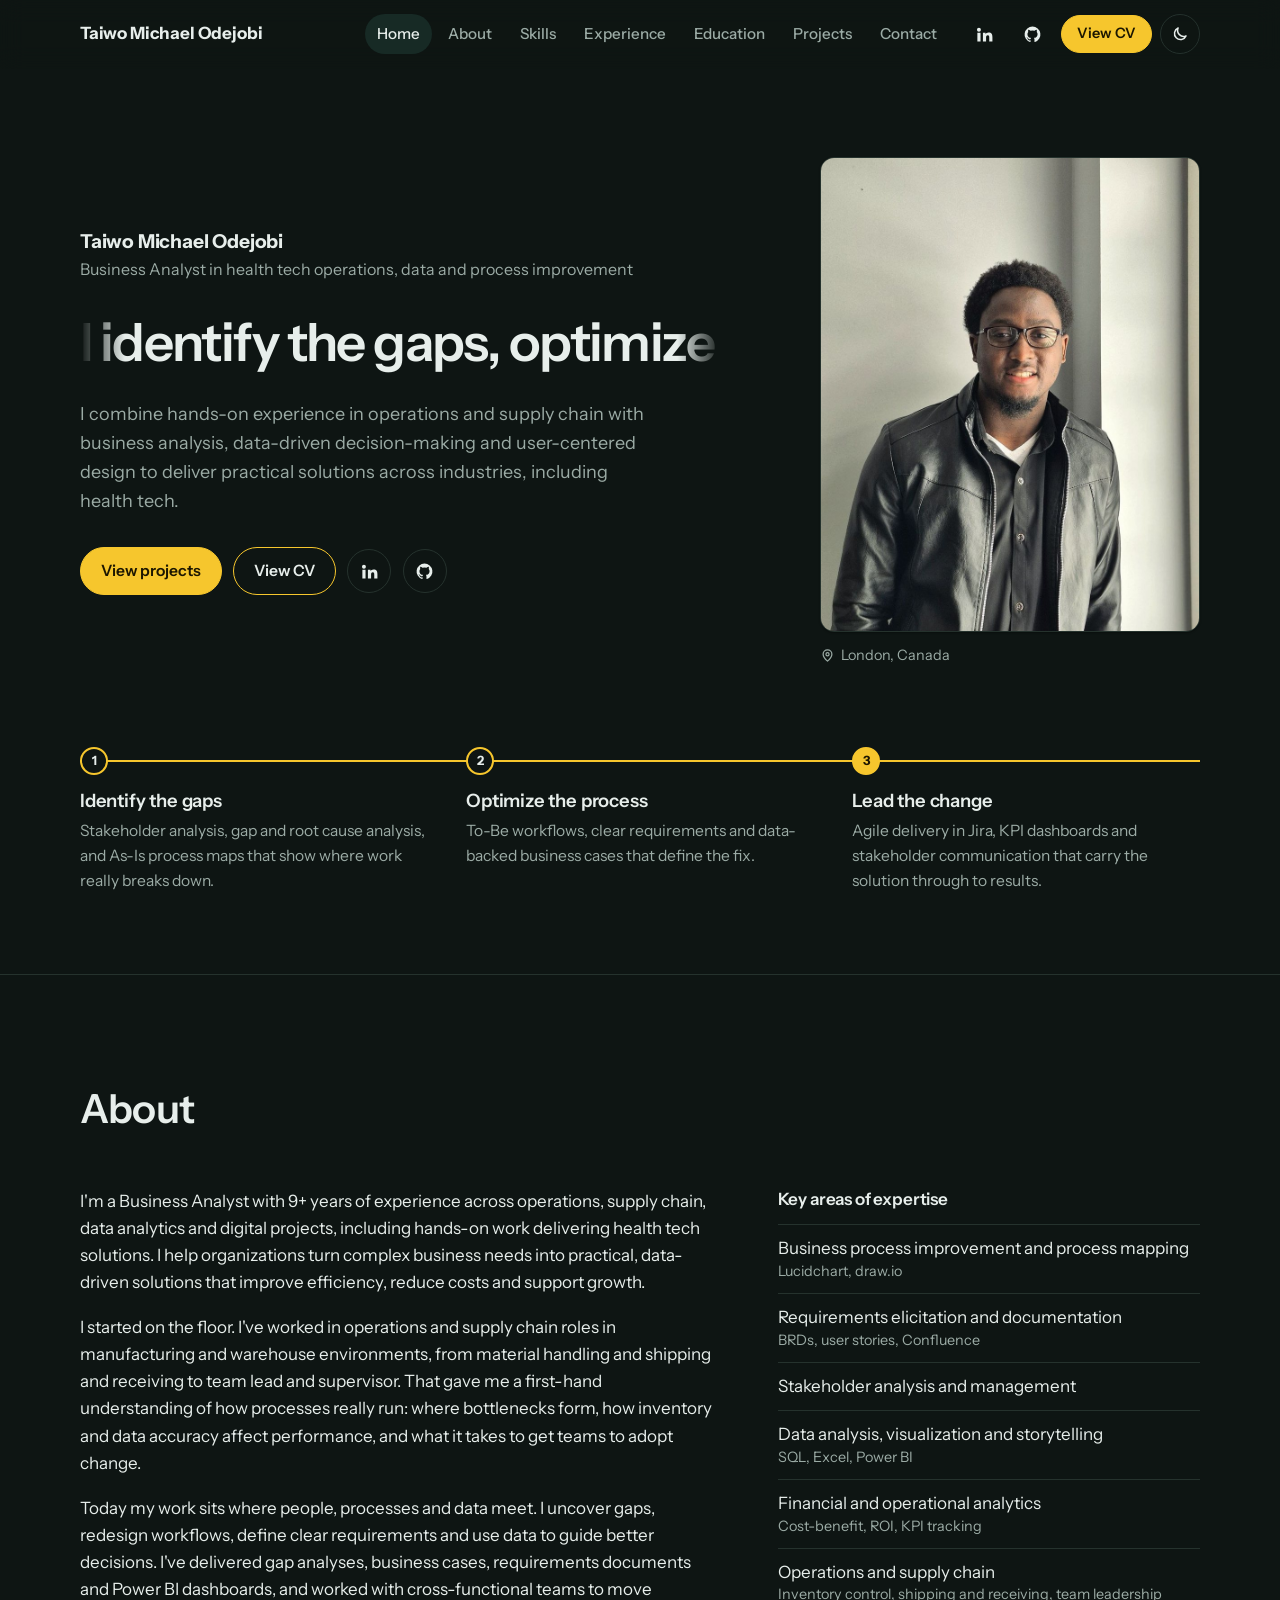
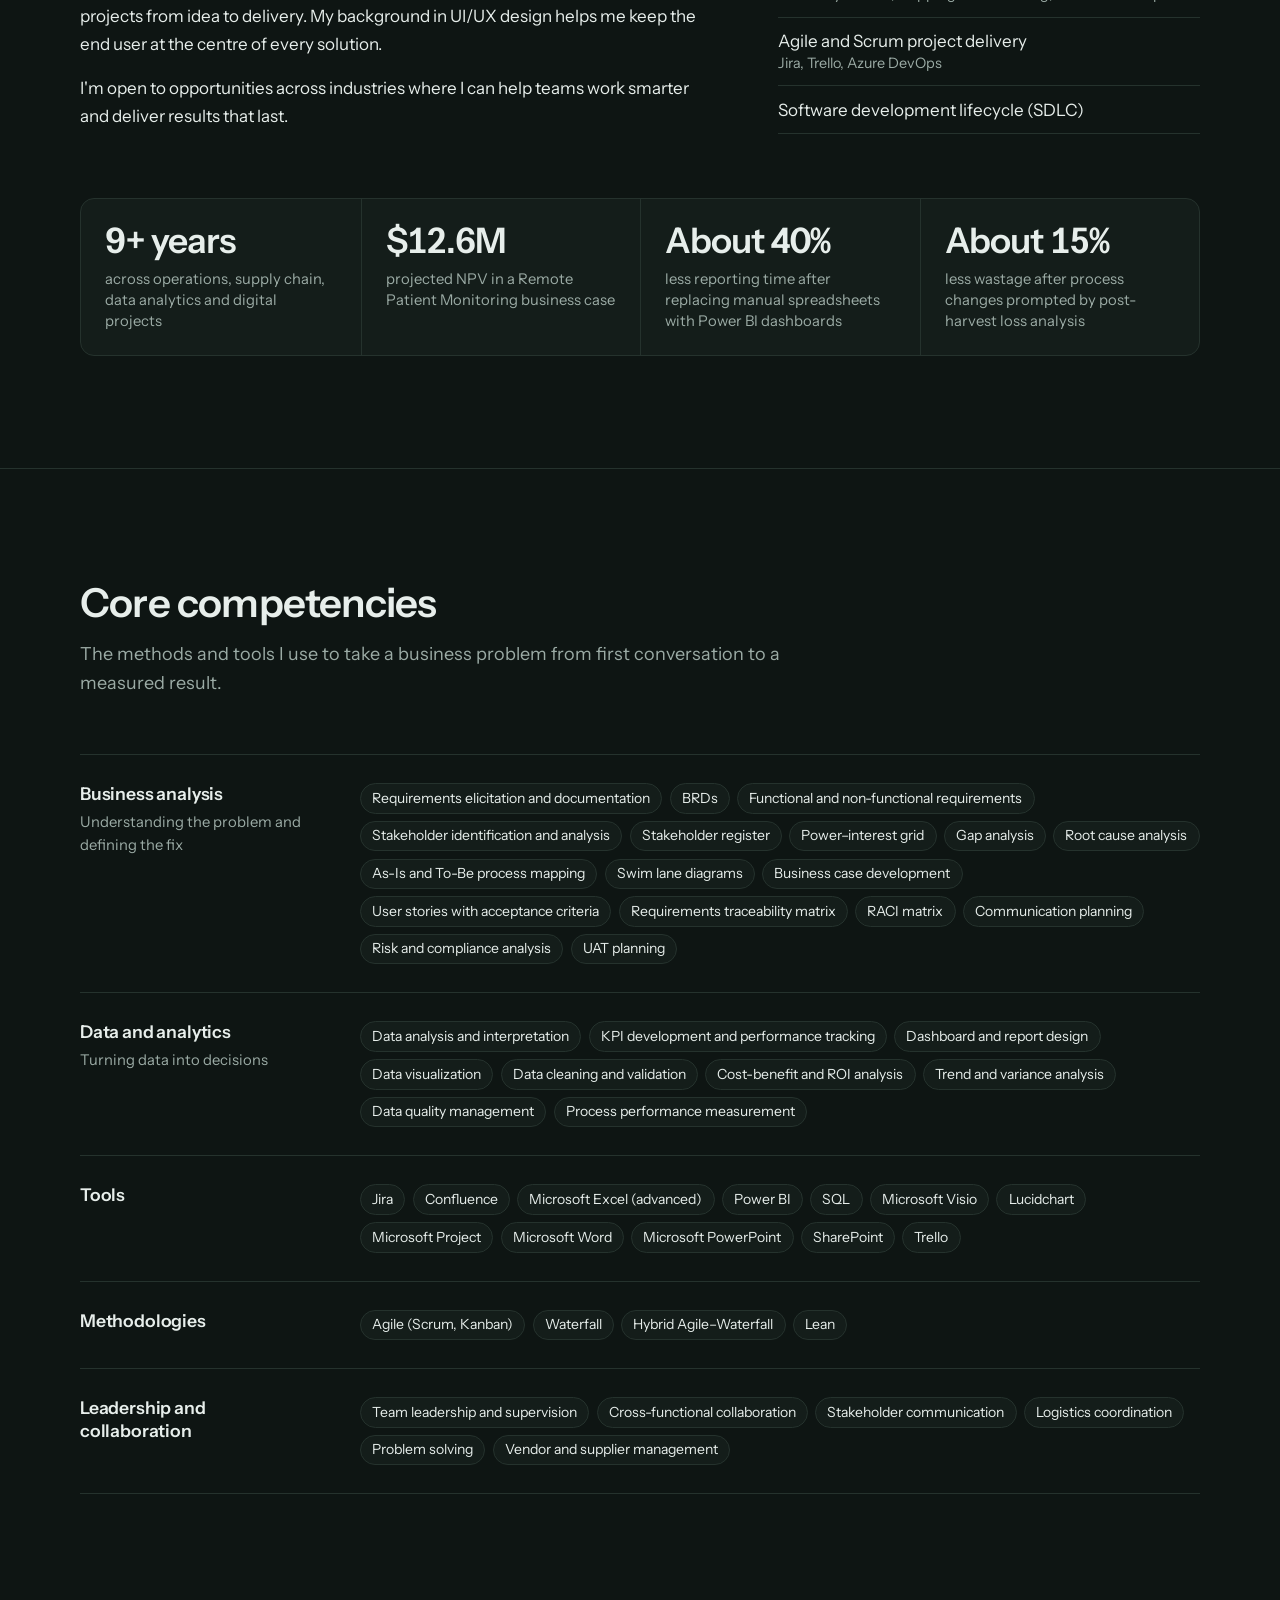
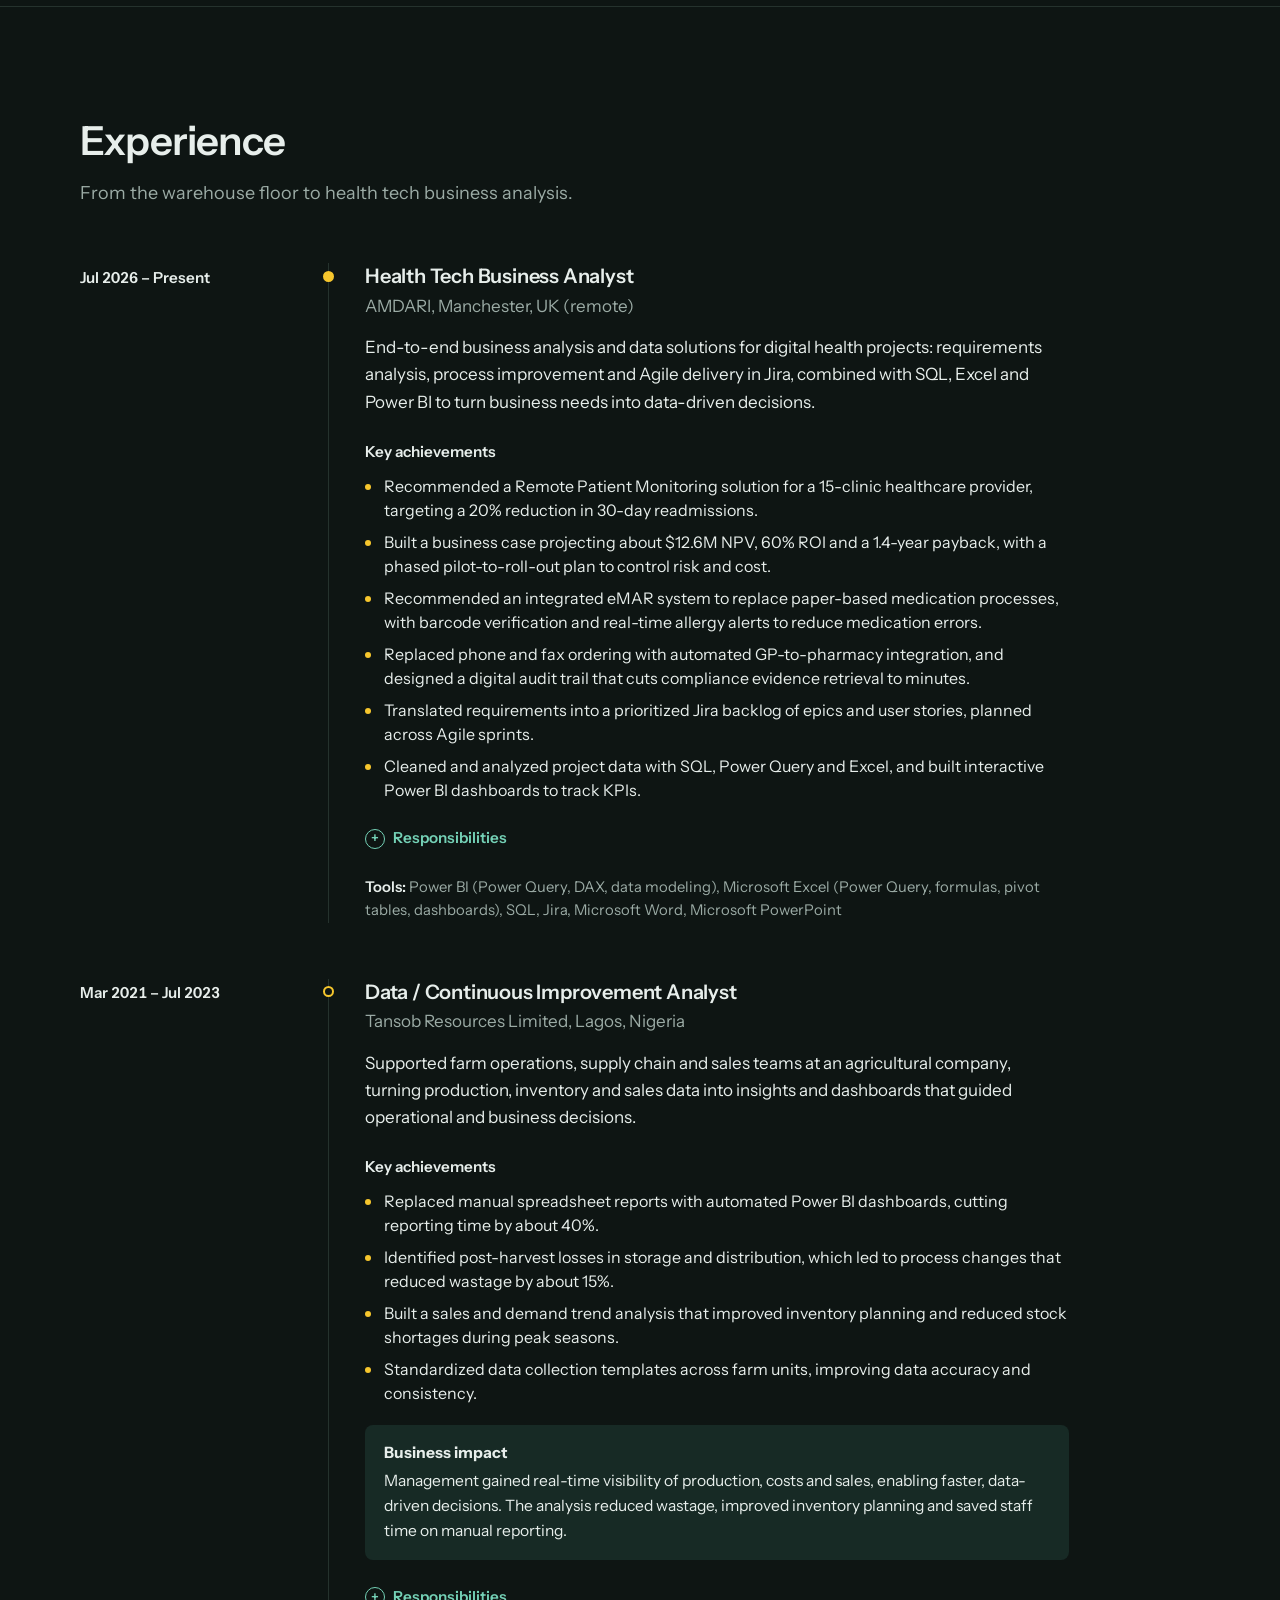
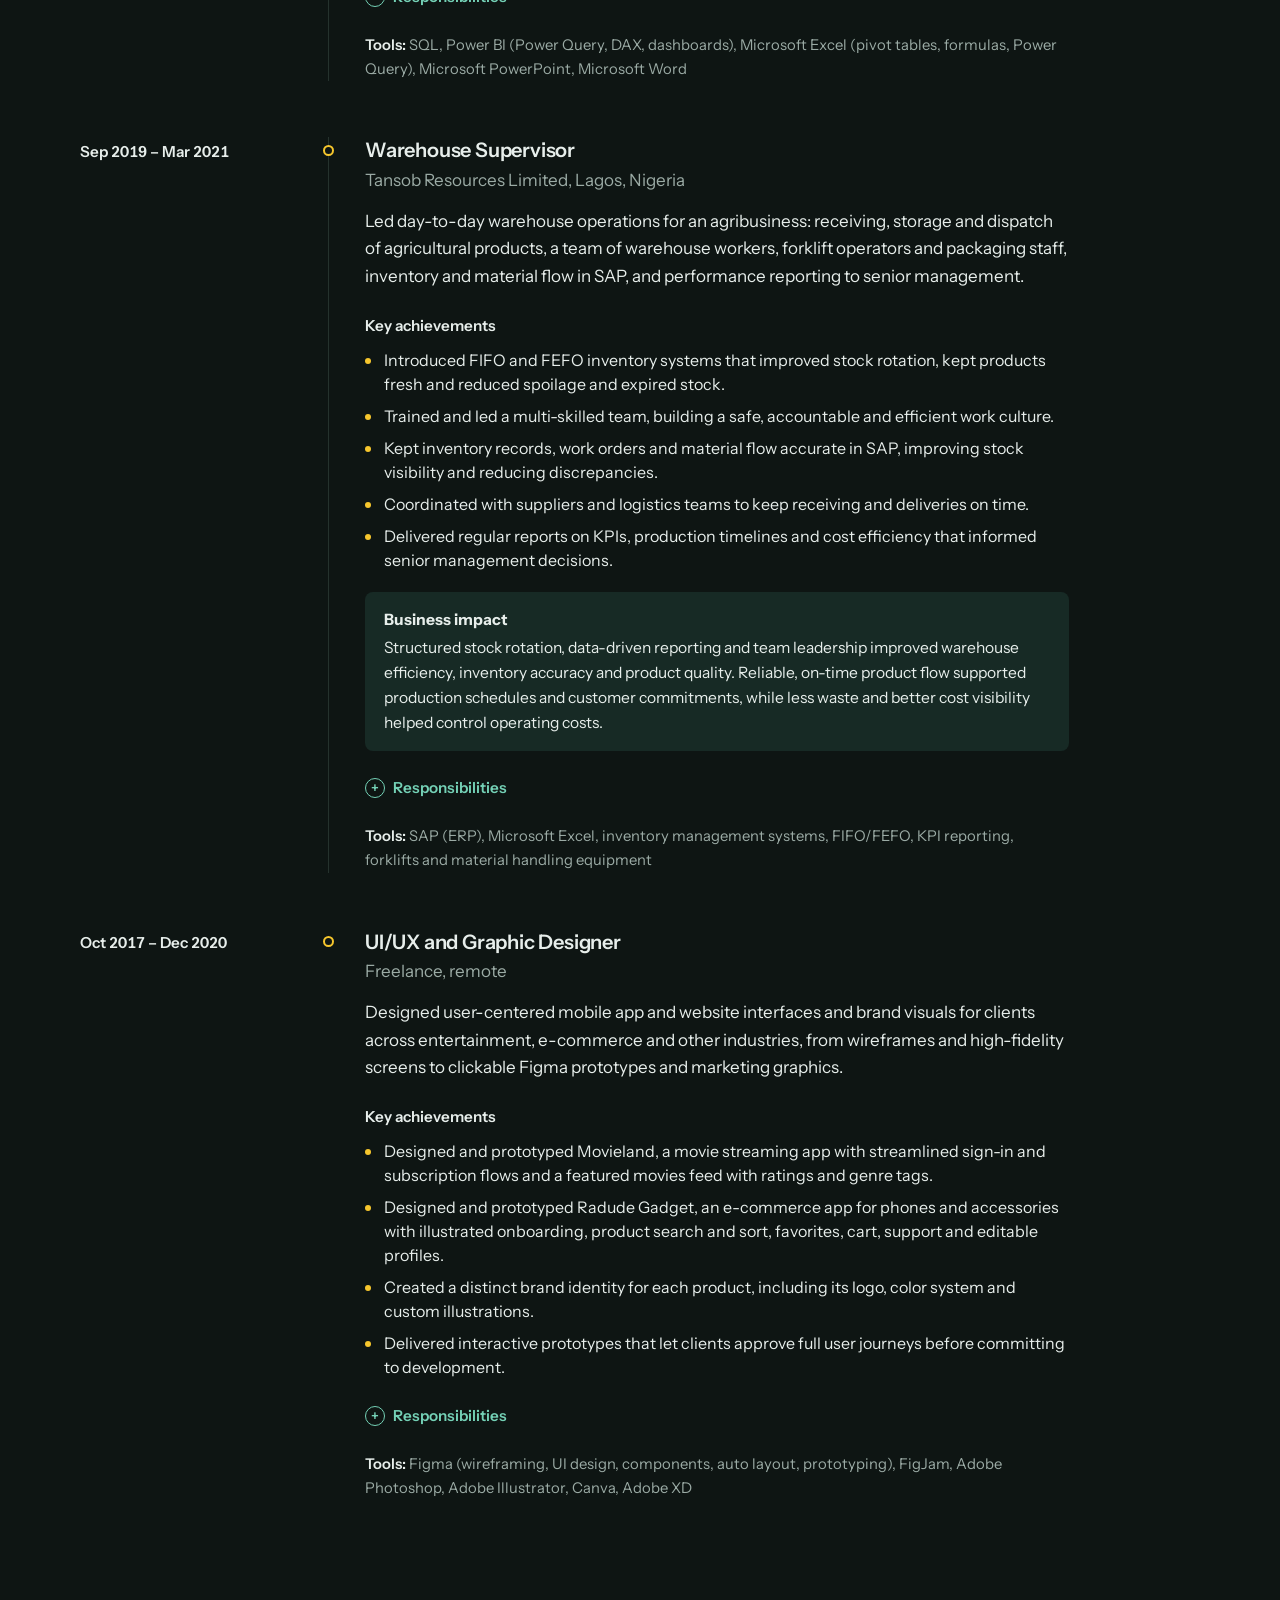
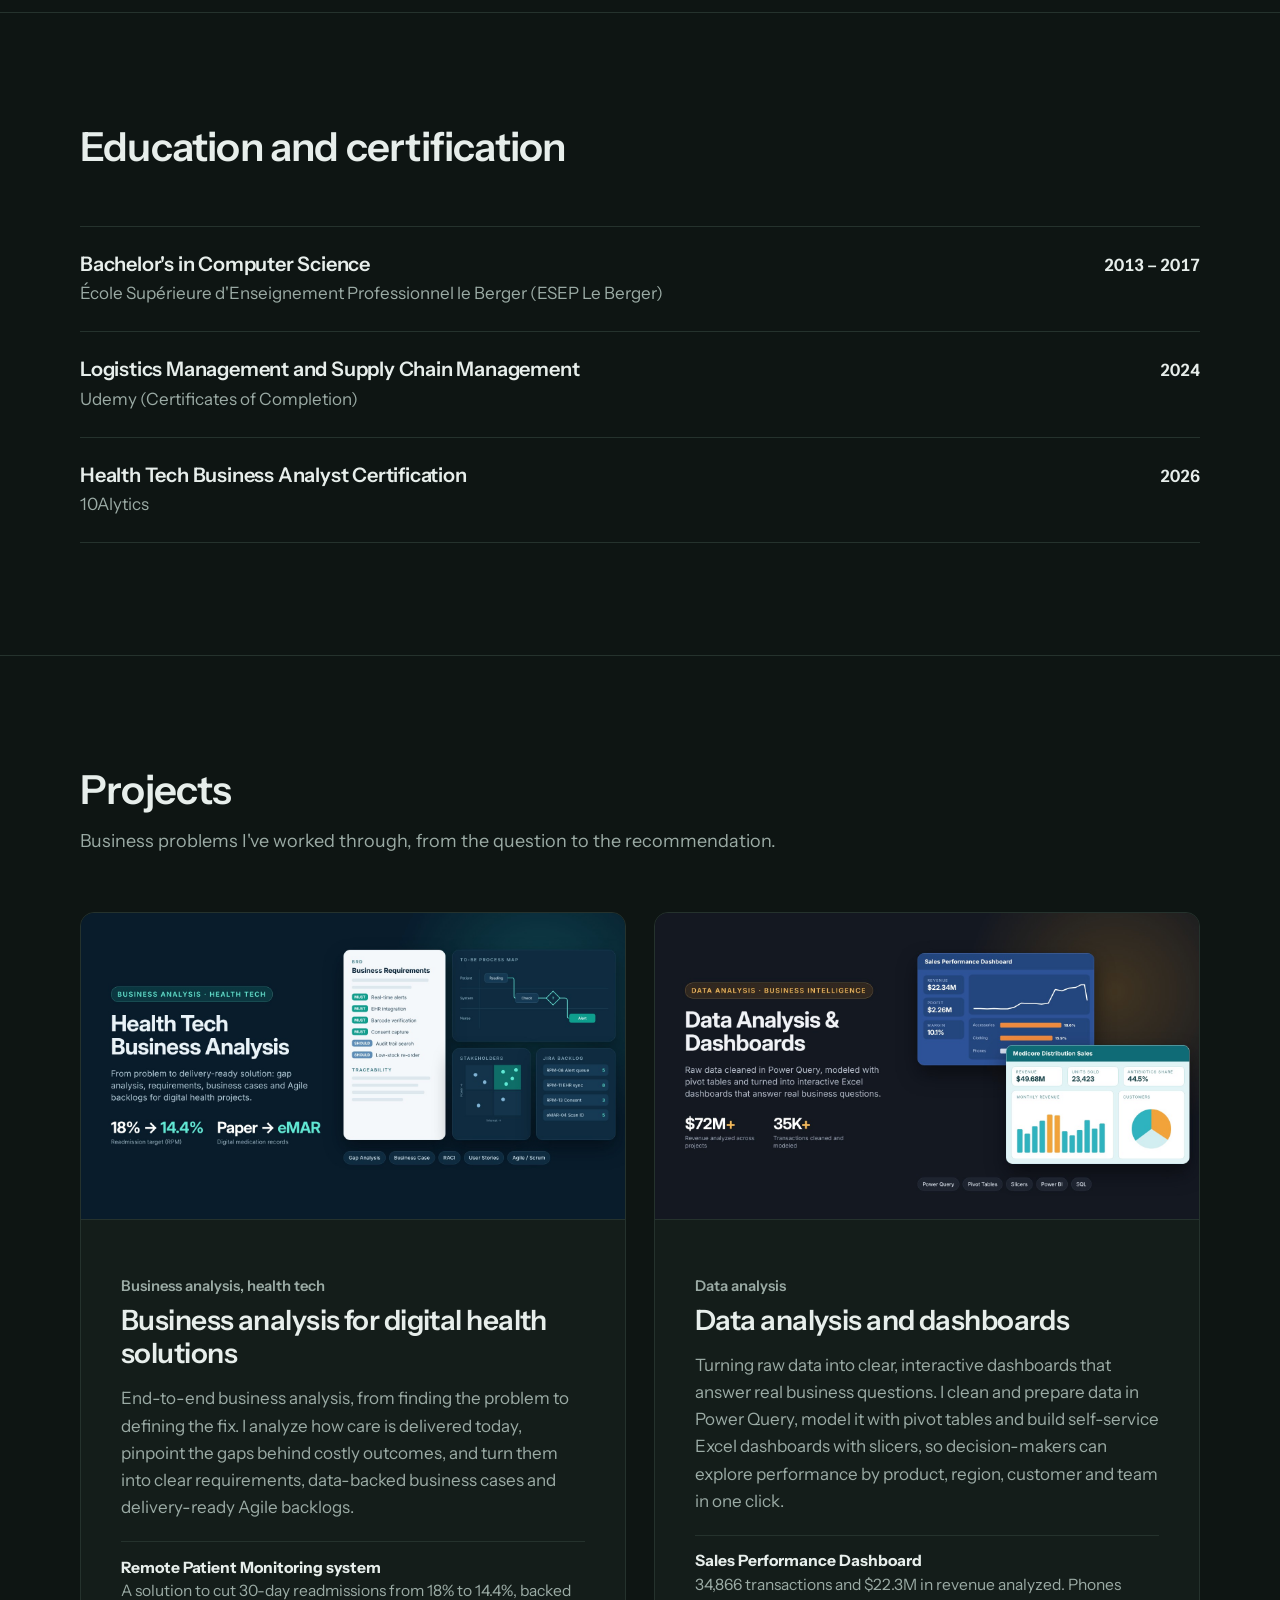
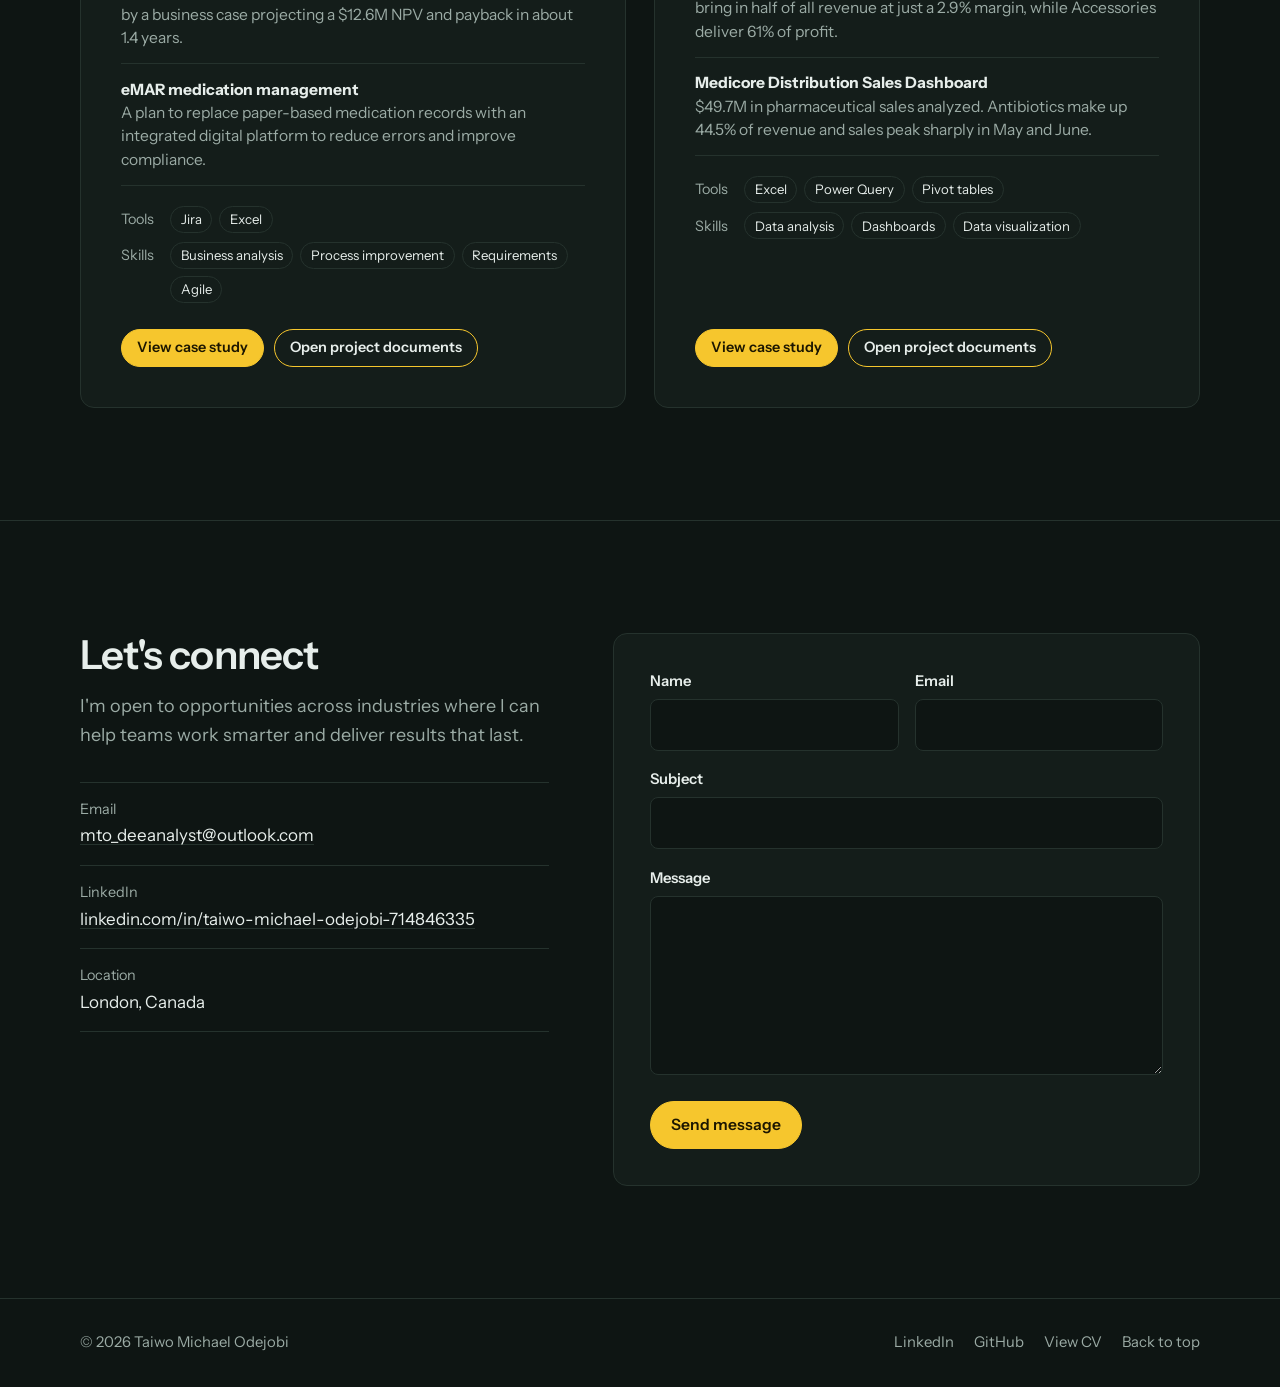
==== commit c63870f8: "Add files via upload" ====
--- a/index.html
+++ b/index.html
@@ -11,7 +11,7 @@
   <title>Taiwo Michael Odejobi | Business Analyst</title>
   <meta name="description" content="Business Analyst with 9+ years across operations, supply chain, data analytics and digital projects, including health tech. Process improvement, requirements, SQL, Excel, Power BI, Jira.">
   <meta name="author" content="Taiwo Michael Odejobi">
-  <meta name="theme-color" content="#f8faf9">
+  <meta name="theme-color" content="#0e1513">
 
   <meta property="og:type" content="website">
   <meta property="og:title" content="Taiwo Michael Odejobi | Business Analyst">
@@ -35,7 +35,7 @@
     (function () {
       var theme;
       try { theme = localStorage.getItem("theme"); } catch (e) {}
-      if (!theme) { theme = window.matchMedia("(prefers-color-scheme: dark)").matches ? "dark" : "light"; }
+      if (theme !== "light" && theme !== "dark") { theme = "dark"; } // dark is the default
       document.documentElement.setAttribute("data-theme", theme);
       document.documentElement.classList.add("js");
     })();
@@ -65,11 +65,12 @@
           <li><a href="#about">About</a></li>
           <li><a href="#skills">Skills</a></li>
           <li><a href="#experience">Experience</a></li>
+          <li><a href="#education">Education</a></li>
           <li><a href="#projects">Projects</a></li>
           <li><a href="#contact">Contact</a></li>
         </ul>
         <div class="nav-social-mobile">
-          <a class="btn btn-small" data-link="resume" data-text="resumeText" href="assets/documents/resume.pdf" target="_blank" rel="noopener">View CV</a>
+          <a class="btn btn-small" data-link="resume" data-text="resumeText" href="assets/documents/Taiwo_Resume_Business_Analyst.pdf" target="_blank" rel="noopener">View CV</a>
           <a class="btn btn-quiet btn-small" data-link="linkedin" href="https://www.linkedin.com/in/taiwo-michael-odejobi-714846335" target="_blank" rel="noopener">LinkedIn</a>
           <a class="btn btn-quiet btn-small" data-link="github" href="https://github.com/deeanalyst" target="_blank" rel="noopener">GitHub</a>
         </div>
@@ -82,7 +83,7 @@
         <a class="icon-link" data-link="github" href="https://github.com/deeanalyst" target="_blank" rel="noopener" aria-label="GitHub profile">
           <svg viewBox="0 0 24 24" fill="currentColor" aria-hidden="true"><path d="M12 2a10 10 0 0 0-3.16 19.49c.5.09.68-.22.68-.48v-1.7c-2.78.6-3.37-1.34-3.37-1.34-.46-1.16-1.11-1.47-1.11-1.47-.9-.62.07-.6.07-.6 1 .07 1.53 1.03 1.53 1.03.9 1.52 2.34 1.08 2.91.83.09-.65.35-1.09.63-1.34-2.22-.25-4.56-1.11-4.56-4.94 0-1.09.39-1.98 1.03-2.68-.1-.25-.45-1.27.1-2.65 0 0 .84-.27 2.75 1.02a9.6 9.6 0 0 1 5 0c1.91-1.29 2.75-1.02 2.75-1.02.55 1.38.2 2.4.1 2.65.64.7 1.03 1.59 1.03 2.68 0 3.84-2.34 4.68-4.57 4.93.36.31.68.92.68 1.85V21c0 .27.18.58.69.48A10 10 0 0 0 12 2Z"/></svg>
         </a>
-        <a class="btn btn-small" data-link="resume" data-text="resumeText" href="assets/documents/resume.pdf" target="_blank" rel="noopener">View CV</a>
+        <a class="btn btn-small" data-link="resume" data-text="resumeText" href="assets/documents/Taiwo_Resume_Business_Analyst.pdf" target="_blank" rel="noopener">View CV</a>
         <button class="icon-button theme-toggle" type="button" aria-label="Switch to dark theme">
           <svg class="icon-sun" viewBox="0 0 24 24" fill="none" stroke="currentColor" stroke-width="2" stroke-linecap="round" aria-hidden="true"><circle cx="12" cy="12" r="4"/><path d="M12 2v2M12 20v2M4.9 4.9l1.4 1.4M17.7 17.7l1.4 1.4M2 12h2M20 12h2M4.9 19.1l1.4-1.4M17.7 6.3l1.4-1.4"/></svg>
           <svg class="icon-moon" viewBox="0 0 24 24" fill="none" stroke="currentColor" stroke-width="2" stroke-linecap="round" stroke-linejoin="round" aria-hidden="true"><path d="M20 14.5A8 8 0 0 1 9.5 4a8 8 0 1 0 10.5 10.5Z"/></svg>
@@ -107,13 +108,19 @@
             <h1 class="hero-name">Taiwo Michael Odejobi</h1>
             <p class="hero-title">Business Analyst in health tech operations, data and process improvement</p>
 
-            <p class="hero-statement">I identify the gaps, optimize the process, and lead the change that drives results.</p>
+            <!-- Tagline marquee: the text appears twice so the loop is seamless. Change both copies. -->
+            <p class="hero-statement marquee">
+              <span class="marquee-track">
+                <span>I identify the gaps, optimize the process, and lead the change that drives results.</span>
+                <span aria-hidden="true">I identify the gaps, optimize the process, and lead the change that drives results.</span>
+              </span>
+            </p>
 
             <p class="hero-bio">I combine hands-on experience in operations and supply chain with business analysis, data-driven decision-making and user-centered design to deliver practical solutions across industries, including health tech.</p>
 
             <div class="hero-actions">
               <a class="btn" href="#projects">View projects</a>
-              <a class="btn btn-quiet" data-link="resume" data-text="resumeText" href="assets/documents/resume.pdf" target="_blank" rel="noopener">View CV</a>
+              <a class="btn btn-quiet" data-link="resume" data-text="resumeText" href="assets/documents/Taiwo_Resume_Business_Analyst.pdf" target="_blank" rel="noopener">View CV</a>
               <a class="icon-link" data-link="linkedin" href="https://www.linkedin.com/in/taiwo-michael-odejobi-714846335" target="_blank" rel="noopener" aria-label="LinkedIn profile">
                 <svg viewBox="0 0 24 24" fill="currentColor" aria-hidden="true"><path d="M4.98 3.5a2.5 2.5 0 1 1 0 5 2.5 2.5 0 0 1 0-5ZM3 9.75h4v11H3v-11Zm6.5 0h3.8v1.6h.05c.53-.95 1.83-1.95 3.75-1.95 4 0 4.9 2.5 4.9 5.9v5.45h-4v-4.8c0-1.3-.03-2.95-1.85-2.95s-2.15 1.4-2.15 2.85v4.9h-4v-11Z"/></svg>
               </a>
@@ -470,6 +477,42 @@
     </section>
 
     <!-- ==================================================================
+         EDUCATION AND CERTIFICATION
+         To add an entry: copy one whole <li>…</li> block and change the text.
+         ================================================================== -->
+    <section id="education" class="section">
+      <div class="wrap reveal">
+        <div class="section-head">
+          <h2>Education and certification</h2>
+        </div>
+
+        <ul class="edu-list">
+          <li>
+            <div>
+              <h3>Bachelor's in Computer Science</h3>
+              <p>École Supérieure d'Enseignement Professionnel le Berger (ESEP Le Berger)</p>
+            </div>
+            <p class="edu-year">2013 – 2017</p>
+          </li>
+          <li>
+            <div>
+              <h3>Logistics Management and Supply Chain Management</h3>
+              <p>Udemy (Certificates of Completion)</p>
+            </div>
+            <p class="edu-year">2024</p>
+          </li>
+          <li>
+            <div>
+              <h3>Health Tech Business Analyst Certification</h3>
+              <p>10Alytics</p>
+            </div>
+            <p class="edu-year">2026</p>
+          </li>
+        </ul>
+      </div>
+    </section>
+
+    <!-- ==================================================================
          PROJECTS
          To add a project: copy one whole <article class="project">…</article>
          block and change the text, image and links. See README.
@@ -481,11 +524,13 @@
           <p>Business problems I've worked through, from the question to the recommendation.</p>
         </div>
 
+        <div class="project-grid">
+
         <!-- PROJECT 1 -->
         <article class="project reveal">
           <a class="project-media" href="projects/health-tech-business-analysis.html" tabindex="-1" aria-hidden="true">
-            <!-- Replace with your own thumbnail: assets/images/project-01.svg (or .jpg) -->
-            <img src="assets/images/project-01.svg" alt="" width="1200" height="800" loading="lazy">
+            <!-- Thumbnail: assets/images/project-01.jpg (1600 x 900) -->
+            <img src="assets/images/project-01.jpg" alt="" width="1600" height="900" loading="lazy">
           </a>
           <div class="project-body">
             <p class="project-category">Business analysis, health tech</p>
@@ -514,8 +559,8 @@
         <!-- PROJECT 2 -->
         <article class="project reveal">
           <a class="project-media" href="projects/data-analysis-dashboards.html" tabindex="-1" aria-hidden="true">
-            <!-- Replace with your own thumbnail: assets/images/project-02.svg (or .jpg) -->
-            <img src="assets/images/project-02.svg" alt="" width="1200" height="800" loading="lazy">
+            <!-- Thumbnail: assets/images/project-02.jpg (1600 x 900) -->
+            <img src="assets/images/project-02.jpg" alt="" width="1600" height="900" loading="lazy">
           </a>
           <div class="project-body">
             <p class="project-category">Data analysis</p>
@@ -540,6 +585,8 @@
             </div>
           </div>
         </article>
+
+        </div>
       </div>
     </section>
 
@@ -613,7 +660,7 @@
       <div class="footer-links">
         <a data-link="linkedin" href="https://www.linkedin.com/in/taiwo-michael-odejobi-714846335" target="_blank" rel="noopener">LinkedIn</a>
         <a data-link="github" href="https://github.com/deeanalyst" target="_blank" rel="noopener">GitHub</a>
-        <a data-link="resume" data-text="resumeText" href="assets/documents/resume.pdf" target="_blank" rel="noopener">View CV</a>
+        <a data-link="resume" data-text="resumeText" href="assets/documents/Taiwo_Resume_Business_Analyst.pdf" target="_blank" rel="noopener">View CV</a>
         <a href="#home">Back to top</a>
       </div>
     </div>
--- a/assets/css/style.css
+++ b/assets/css/style.css
@@ -29,6 +29,9 @@
   --accent-ink: #ffffff;    /* text on top of the accent colour */
   --accent-soft: #e6f1ed;   /* pale accent background */
   --gap: #a66a12;           /* amber used for "gap" markers and errors */
+  --action: #f2bd1d;        /* yellow action buttons */
+  --action-hover: #ffd24a;
+  --action-ink: #1c1600;    /* text on yellow buttons */
   --shadow: 0 1px 2px rgba(19, 32, 28, 0.05), 0 12px 28px -16px rgba(19, 32, 28, 0.18);
 
   /* Fonts */
@@ -43,7 +46,7 @@
   --header-h: 68px;
 }
 
-/* Colours: dark theme */
+/* Colours: dark theme (the default; visitors can switch with the sun/moon button) */
 [data-theme="dark"] {
   --bg: #0e1513;
   --surface: #141d1a;
@@ -54,6 +57,8 @@
   --accent-ink: #0b1512;
   --accent-soft: #172a25;
   --gap: #e0a84a;
+  --action: #f6c62d;
+  --action-hover: #ffdb66;
   --shadow: 0 1px 2px rgba(0, 0, 0, 0.3);
 }
 
@@ -133,15 +138,15 @@
 .btn {
   display: inline-flex; align-items: center; justify-content: center; gap: 0.5rem;
   min-height: 46px; padding: 0.65rem 1.25rem;
-  border: 1px solid var(--ink); border-radius: 999px;
-  background: var(--ink); color: var(--bg);
+  border: 1px solid var(--action); border-radius: 999px;
+  background: var(--action); color: var(--action-ink);
   font: inherit; font-size: 0.975rem; font-weight: 600; text-decoration: none;
-  cursor: pointer;
+  cursor: pointer; white-space: nowrap;
   transition: background-color 0.2s, color 0.2s, border-color 0.2s;
 }
-.btn:hover { background: var(--accent); border-color: var(--accent); color: var(--accent-ink); }
-.btn-quiet { background: transparent; color: var(--ink); border-color: var(--line); }
-.btn-quiet:hover { background: transparent; color: var(--accent); border-color: var(--accent); }
+.btn:hover { background: var(--action-hover); border-color: var(--action-hover); }
+.btn-quiet { background: transparent; color: var(--ink); border-color: var(--action); }
+.btn-quiet:hover { background: var(--action); color: var(--action-ink); border-color: var(--action); }
 .btn-small { min-height: 38px; padding: 0.4rem 0.95rem; font-size: 0.9rem; }
 .btn[disabled] { opacity: 0.6; cursor: progress; }
 
@@ -175,7 +180,7 @@
 
 .nav { display: flex; align-items: center; gap: 1rem; min-height: var(--header-h); }
 
-.brand { font-weight: 700; letter-spacing: -0.01em; text-decoration: none; margin-right: auto; }
+.brand { white-space: nowrap; font-weight: 700; letter-spacing: -0.01em; text-decoration: none; margin-right: auto; }
 
 .nav-links { display: flex; align-items: center; gap: 0.25rem; }
 .nav-links a {
@@ -210,7 +215,7 @@
 
 .nav-social-mobile { display: none; }
 
-@media (max-width: 940px) {
+@media (max-width: 1100px) {
   .menu-toggle { display: inline-flex; }
   .nav-tools .icon-link, .nav-tools .btn { display: none; }
 
@@ -241,6 +246,8 @@
   align-items: center;
 }
 
+.hero-grid > * { min-width: 0; }
+
 .hero-name { font-size: 1.2rem; font-weight: 700; letter-spacing: -0.01em; line-height: 1.3; }
 .hero-title { margin-top: 0.2rem; color: var(--muted); font-size: 1rem; }
 
@@ -250,6 +257,19 @@
   line-height: 1.05; letter-spacing: -0.03em; font-weight: 600;
   text-wrap: balance;
 }
+
+/* Tagline marquee: scrolls on one line, pauses on hover.
+   Change the speed with the number of seconds below (higher = slower). */
+.marquee {
+  overflow: hidden; white-space: nowrap; padding-block: 0.12em;
+  font-size: clamp(2rem, 4.4vw, 3.3rem);
+  -webkit-mask-image: linear-gradient(90deg, transparent, #000 7%, #000 93%, transparent);
+  mask-image: linear-gradient(90deg, transparent, #000 7%, #000 93%, transparent);
+}
+.marquee-track { display: inline-flex; animation: marquee 26s linear infinite; will-change: transform; }
+.marquee-track > span { padding-right: 1.5em; }
+.marquee:hover .marquee-track { animation-play-state: paused; }
+@keyframes marquee { to { transform: translateX(-50%); } }
 
 .hero-bio { margin-top: 1.5rem; max-width: 36rem; color: var(--muted); font-size: 1.125rem; }
 
@@ -281,7 +301,7 @@
 }
 .flow::before {
   content: ""; position: absolute; left: 0; right: 0; top: 13px; height: 2px;
-  background: linear-gradient(90deg, var(--gap), var(--accent) 55%);
+  background: var(--action);
   transform-origin: left center;
 }
 .flow li { position: relative; padding-top: 2.6rem; counter-increment: step; }
@@ -290,23 +310,22 @@
   position: absolute; left: 0; top: 0;
   display: grid; place-items: center;
   width: 28px; height: 28px; border-radius: 50%;
-  background: var(--bg); border: 2px solid var(--accent); color: var(--accent);
+  background: var(--bg); border: 2px solid var(--action); color: var(--ink);
   font-size: 0.8rem; font-weight: 700;
 }
-.flow li:first-child::before { border-color: var(--gap); color: var(--gap); }
-.flow li:last-child::before { background: var(--accent); color: var(--accent-ink); }
+.flow li:last-child::before { background: var(--action); color: var(--action-ink); }
 .flow h2 { font-size: 1.15rem; letter-spacing: -0.01em; line-height: 1.3; }
 .flow p { margin-top: 0.4rem; color: var(--muted); font-size: 0.975rem; }
 
 @media (max-width: 820px) {
-  .hero-grid { grid-template-columns: 1fr; }
+  .hero-grid { grid-template-columns: minmax(0, 1fr); }
   .hero-photo { justify-self: start; max-width: 260px; order: -1; }
   .hero-photo figcaption { display: none; }
 }
 @media (max-width: 640px) {
   .flow { grid-template-columns: 1fr; gap: 1.5rem; }
   .flow::before { left: 13px; right: auto; top: 0; bottom: 0; width: 2px; height: auto;
-    background: linear-gradient(180deg, var(--gap), var(--accent) 55%); transform-origin: center top; }
+    background: var(--action); transform-origin: center top; }
   .flow li { padding: 0.1rem 0 0 2.75rem; }
 }
 
@@ -317,13 +336,11 @@
   grid-template-columns: minmax(0, 1.5fr) minmax(0, 1fr);
 }
 .about-text p + p { margin-top: 1.1rem; }
-.about-text p:first-child { font-size: 1.25rem; line-height: 1.5; }
-.about-text p:not(:first-child) { color: var(--muted); }
-
-.expertise h3 { font-size: 1rem; margin-bottom: 0.9rem; }
+
+.expertise h3 { font-size: 1.0625rem; margin-bottom: 0.9rem; }
 .expertise li {
   padding: 0.7rem 0; border-top: 1px solid var(--line);
-  font-size: 0.975rem; line-height: 1.45;
+  line-height: 1.45;
 }
 .expertise li:last-child { border-bottom: 1px solid var(--line); }
 .expertise li span { display: block; color: var(--muted); font-size: 0.9rem; }
@@ -385,9 +402,9 @@
 .tl-body::before {
   content: ""; position: absolute; left: -6px; top: 0.45rem;
   width: 11px; height: 11px; border-radius: 50%;
-  background: var(--bg); border: 2px solid var(--accent);
-}
-.tl-item.is-current .tl-body::before { background: var(--accent); }
+  background: var(--bg); border: 2px solid var(--action);
+}
+.tl-item.is-current .tl-body::before { background: var(--action); }
 
 .tl-when { padding-top: 0.15rem; color: var(--muted); font-size: 0.95rem; font-variant-numeric: tabular-nums; }
 .tl-when strong { display: block; color: var(--ink); font-weight: 600; }
@@ -400,7 +417,7 @@
 .tl-list li { position: relative; padding-left: 1.2rem; margin-top: 0.5rem; font-size: 1rem; line-height: 1.5; }
 .tl-list li::before {
   content: ""; position: absolute; left: 0; top: 0.62em;
-  width: 6px; height: 6px; border-radius: 50%; background: var(--accent);
+  width: 6px; height: 6px; border-radius: 50%; background: var(--action);
 }
 
 .tl-impact {
@@ -424,7 +441,7 @@
 }
 .tl-body details[open] summary::before { content: "\2212"; }
 .tl-body details .tl-list li { color: var(--muted); }
-.tl-body details .tl-list li::before { background: var(--line); }
+.tl-body details .tl-list li::before { background: var(--action); }
 
 .tl-tools { margin-top: 1.25rem; max-width: 44rem; color: var(--muted); font-size: 0.925rem; }
 .tl-tools strong { color: var(--ink); font-weight: 600; }
@@ -438,20 +455,22 @@
 
 /* 9. PROJECTS ------------------------------------------------------------ */
 
+.project-grid { display: grid; grid-template-columns: repeat(2, minmax(0, 1fr)); gap: 1.75rem; }
 .project {
-  display: grid; grid-template-columns: minmax(0, 1fr) minmax(0, 1.1fr);
+  display: flex; flex-direction: column;
   background: var(--surface);
   border: 1px solid var(--line); border-radius: var(--radius);
   overflow: hidden;
   transition: border-color 0.25s, box-shadow 0.25s;
 }
-.project + .project { margin-top: 2rem; }
 .project:hover { border-color: color-mix(in srgb, var(--accent) 45%, var(--line)); box-shadow: var(--shadow); }
 
-.project-media { overflow: hidden; background: var(--accent-soft); min-height: 100%; }
-.project-media img { width: 100%; height: 100%; object-fit: cover; transition: transform 0.5s ease; }
-.project:hover .project-media img { transform: scale(1.03); }
-
+/* Thumbnails are shown whole at 16:9 (1600 x 900), never cropped. */
+.project-media { display: block; overflow: hidden; background: var(--accent-soft); border-bottom: 1px solid var(--line); }
+.project-media img { width: 100%; height: auto; aspect-ratio: 16 / 9; object-fit: cover; transition: transform 0.5s ease; }
+.project:hover .project-media img { transform: scale(1.02); }
+
+.project-body { display: flex; flex-direction: column; flex: 1; }
 .project-body { padding: clamp(1.5rem, 3.5vw, 2.5rem); }
 .project-category { color: var(--accent); font-size: 0.925rem; font-weight: 600; }
 .project-body h3 { margin-top: 0.35rem; font-size: clamp(1.4rem, 2.4vw, 1.75rem); letter-spacing: -0.02em; line-height: 1.2; }
@@ -467,10 +486,23 @@
 .project-meta .tags li { background: transparent; font-size: 0.825rem; padding: 0.2rem 0.6rem; }
 
 .project-actions { display: flex; flex-wrap: wrap; gap: 0.6rem; margin-top: 1.6rem; }
-
-@media (max-width: 860px) {
-  .project { grid-template-columns: 1fr; }
-  .project-media img { aspect-ratio: 3 / 2; height: auto; }
+.project-body .project-actions { margin-top: auto; padding-top: 1.6rem; }
+
+@media (max-width: 900px) {
+  .project-grid { grid-template-columns: 1fr; }
+}
+
+/* EDUCATION AND CERTIFICATION */
+.edu-list li {
+  display: grid; grid-template-columns: minmax(0, 1fr) auto; gap: 0.25rem 2rem; align-items: baseline;
+  padding: 1.5rem 0; border-top: 1px solid var(--line);
+}
+.edu-list li:last-child { border-bottom: 1px solid var(--line); }
+.edu-list p { margin-top: 0.2rem; color: var(--muted); }
+.edu-list .edu-year { margin: 0; color: var(--ink); font-weight: 600; font-variant-numeric: tabular-nums; white-space: nowrap; }
+@media (max-width: 560px) {
+  .edu-list li { grid-template-columns: 1fr; }
+  .edu-list .edu-year { color: var(--muted); font-weight: 500; }
 }
 
 /* 10. CONTACT AND FORM --------------------------------------------------- */
@@ -542,7 +574,7 @@
 .cs-meta dt { color: var(--muted); font-size: 0.9rem; }
 .cs-meta dd { margin-top: 0.2rem; font-size: 0.975rem; }
 .cs-cover { margin-top: 2.5rem; border-radius: var(--radius); border: 1px solid var(--line); overflow: hidden; }
-.cs-cover img { width: 100%; aspect-ratio: 5 / 2; object-fit: cover; }
+.cs-cover img { width: 100%; height: auto; aspect-ratio: 16 / 9; object-fit: cover; }
 
 .cs-layout {
   display: grid; grid-template-columns: minmax(0, 14rem) minmax(0, 1fr);
@@ -592,7 +624,6 @@
   .cs-layout { grid-template-columns: 1fr; }
   .cs-steps { position: static; display: none; }
   .cs-meta { grid-template-columns: 1fr; gap: 1rem; }
-  .cs-cover img { aspect-ratio: 3 / 2; }
 }
 
 /* 13. MOTION ------------------------------------------------------------- */
@@ -613,6 +644,11 @@
   html { scroll-behavior: auto; }
   *, *::before, *::after { animation: none !important; transition: none !important; }
   .js .reveal { opacity: 1; transform: none; }
+  /* With motion turned off, the tagline is shown as normal wrapped text. */
+  .marquee { white-space: normal; -webkit-mask-image: none; mask-image: none; }
+  .marquee-track { display: inline; }
+  .marquee-track > span { padding-right: 0; }
+  .marquee-track > span[aria-hidden] { display: none; }
 }
 
 @media print {
